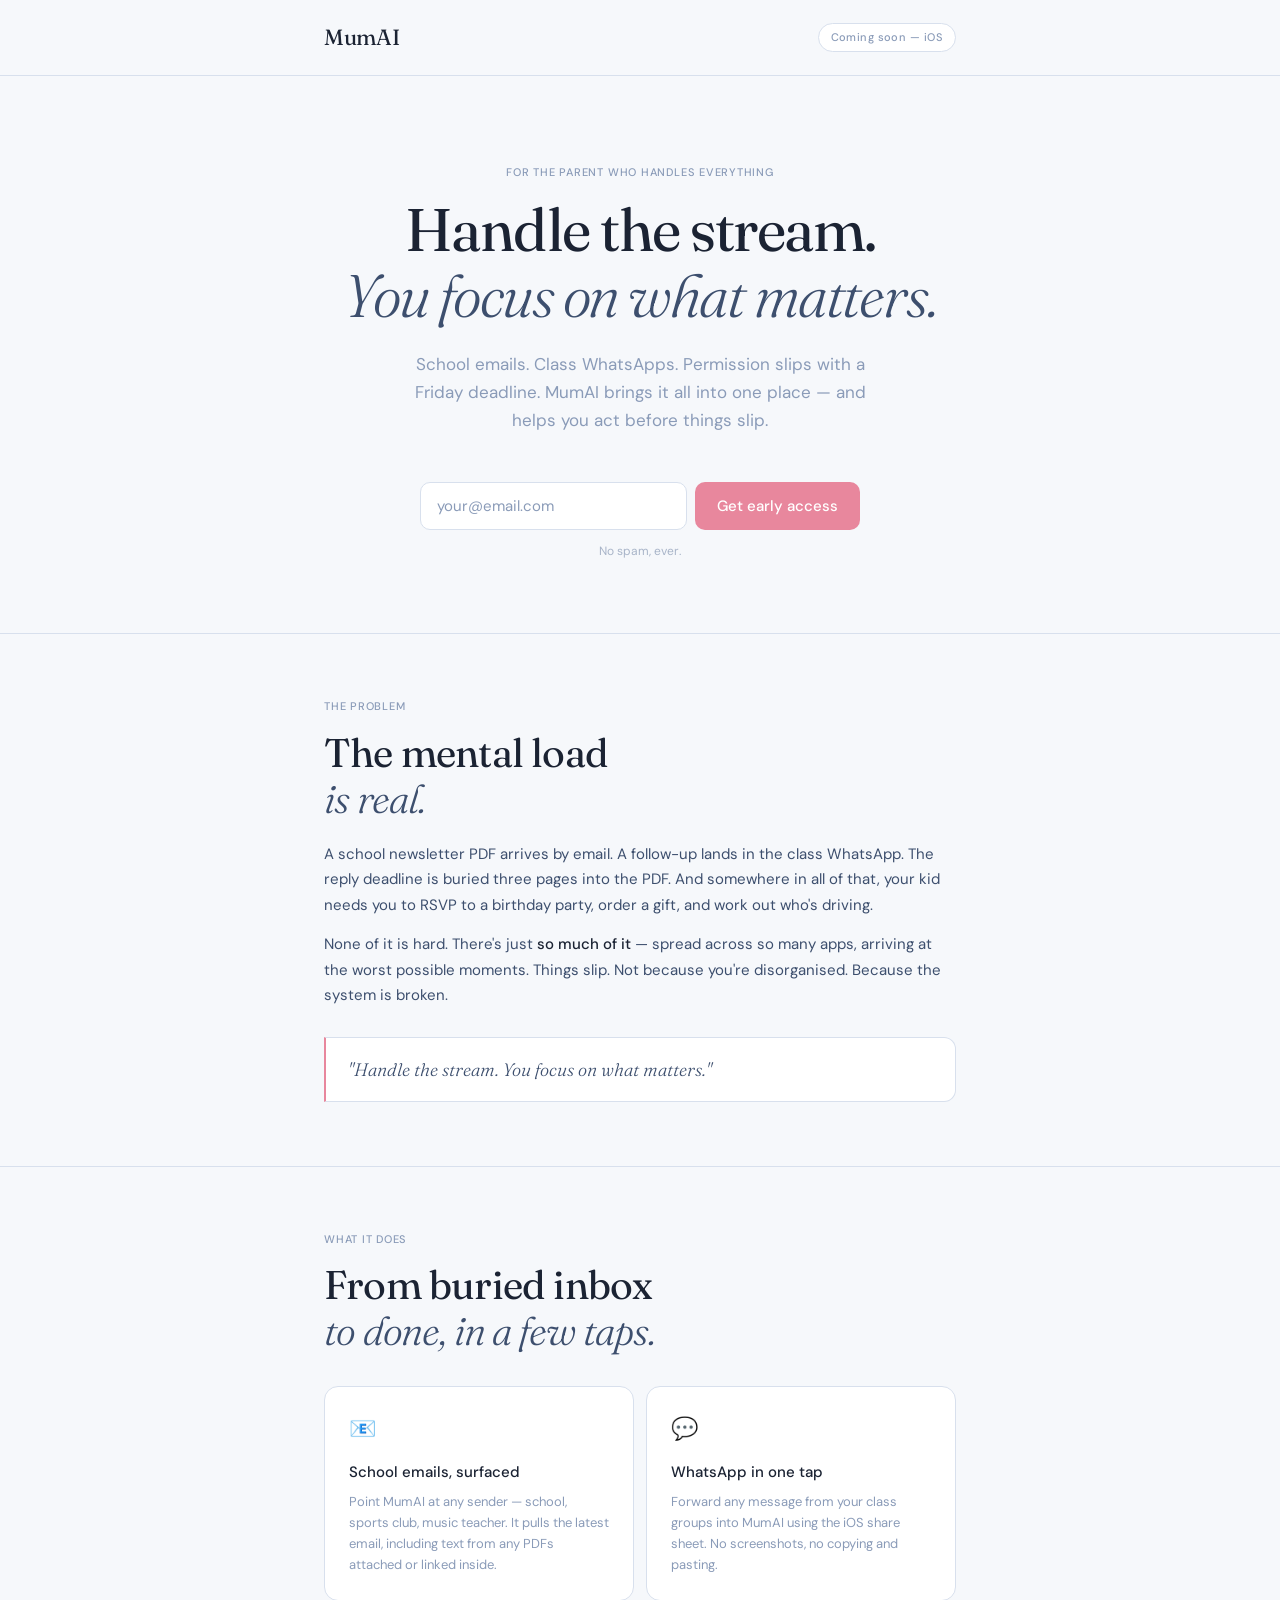
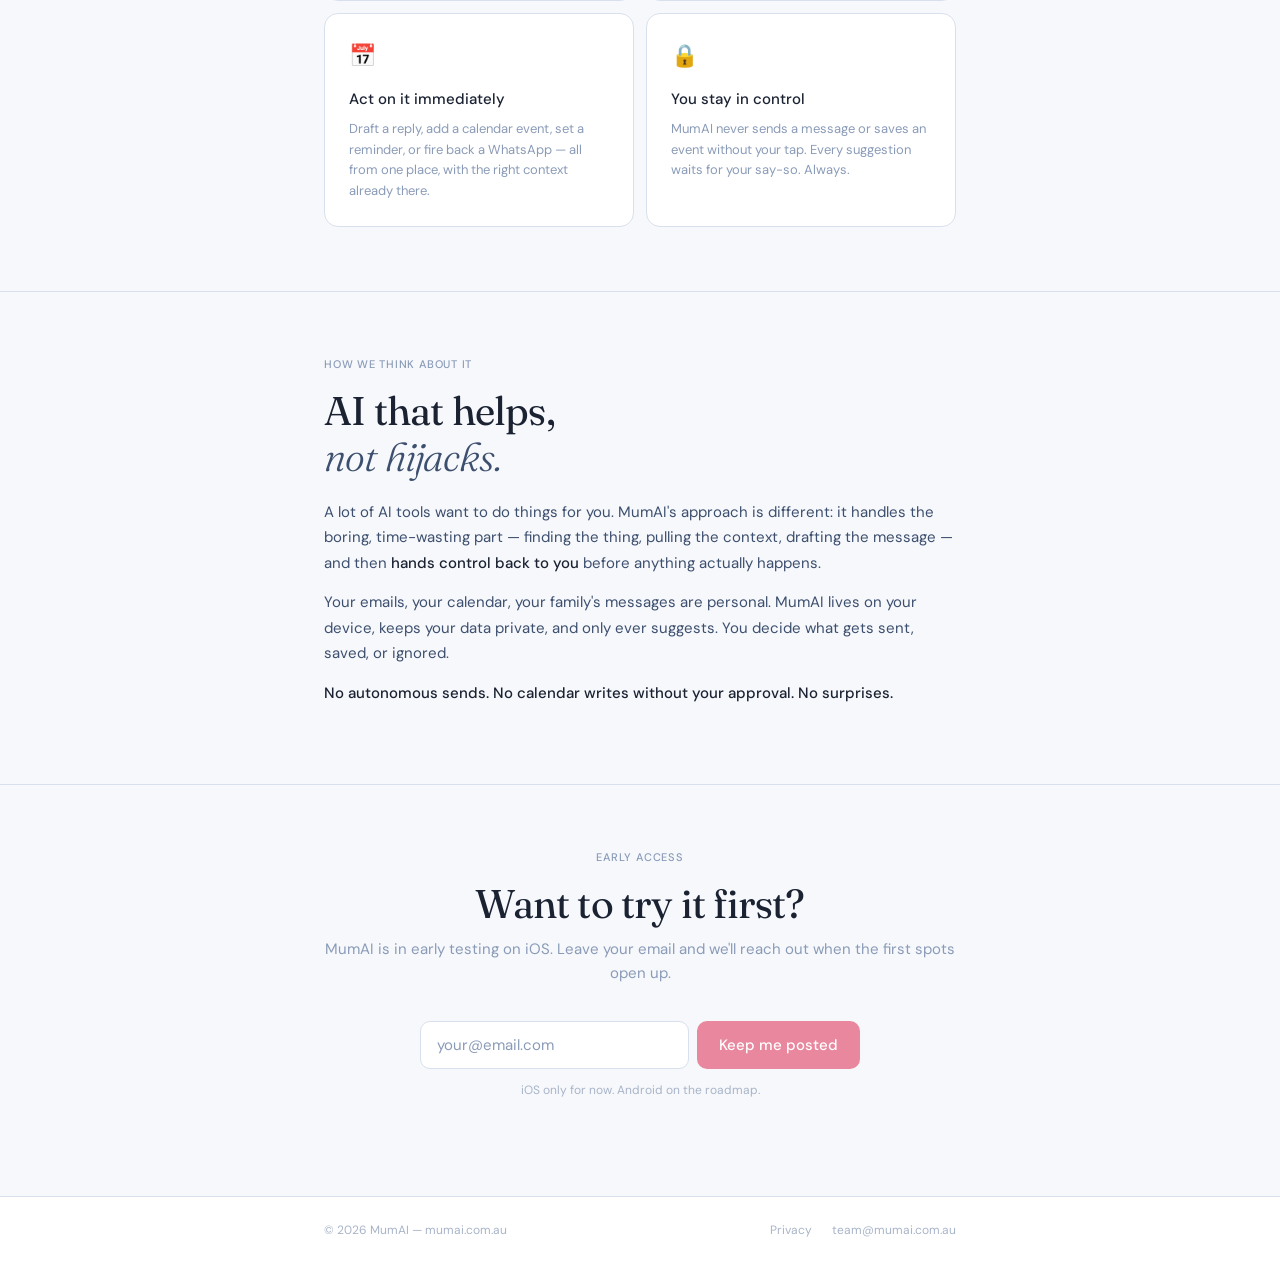
==== index.html @ 9531c951 "Rename Mum.ai to MumAI throughout both pages" ====
<!DOCTYPE html>
<html lang="en">
<head>
  <meta charset="UTF-8">
  <meta name="viewport" content="width=device-width, initial-scale=1.0">
  <title>MumAI — Handle the stream</title>
  <meta name="description" content="MumAI helps busy parents stay on top of school emails, class WhatsApp messages, and family calendars — all in one place, with you always in control.">

  <!-- Fraunces (display) + DM Sans (body/UI) — from design system spec -->
  <link rel="preconnect" href="https://fonts.googleapis.com">
  <link rel="preconnect" href="https://fonts.gstatic.com" crossorigin>
  <link href="https://fonts.googleapis.com/css2?family=Fraunces:ital,opsz,wght@0,9..144,300;0,9..144,400;1,9..144,300;1,9..144,400&family=DM+Sans:wght@400;500&display=swap" rel="stylesheet">

  <style>
    /* ── Design tokens — Blush & Slate system ── */
    :root {
      --slate-dark:  #1B2333;
      --slate:       #3D4F6E;
      --slate-mid:   #8A9BB8;
      --slate-light: #D8E0ED;
      --off-white:   #F6F8FB;

      --blush:       #E8879D;  /* CTA only — never decorative */
      --blush-mid:   #F2BACB;
      --blush-light: #FCEEF1;

      --muted:       #A8B4C8;
      --done-text:   #1A6647;
      --done-bg:     #E8F5EE;
    }

    *, *::before, *::after { box-sizing: border-box; margin: 0; padding: 0; }
    html { scroll-behavior: smooth; }

    body {
      font-family: 'DM Sans', -apple-system, sans-serif;
      font-weight: 400;
      background: var(--off-white);
      color: var(--slate-dark);
      line-height: 1.6;
      -webkit-font-smoothing: antialiased;
    }

    .container {
      max-width: 680px;
      margin: 0 auto;
      padding: 0 24px;
    }

    /* Section micro-labels: DM Sans 500, uppercase, slate mid, 0.07em — per spec */
    .label {
      display: block;
      font-family: 'DM Sans', sans-serif;
      font-size: 11px;
      font-weight: 500;
      letter-spacing: 0.07em;
      text-transform: uppercase;
      color: var(--slate-mid);
      margin-bottom: 14px;
    }

    /* ── NAV ── */
    nav {
      border-bottom: 0.5px solid var(--slate-light);
      padding: 20px 0;
      background: var(--off-white);
    }
    nav .container {
      display: flex;
      align-items: center;
      justify-content: space-between;
    }
    .logo {
      font-family: 'Fraunces', serif;
      font-optical-sizing: auto;
      font-size: 22px;
      font-weight: 400;
      color: var(--slate-dark);
      letter-spacing: -0.3px;
    }
    .logo em {
      font-style: italic;
      font-weight: 300;
      color: var(--slate);
    }
    .nav-badge {
      font-family: 'DM Sans', sans-serif;
      font-size: 11px;
      font-weight: 500;
      letter-spacing: 0.04em;
      color: var(--slate-mid);
      background: white;
      border: 0.5px solid var(--slate-light);
      padding: 5px 12px;
      border-radius: 20px;
    }

    /* ── HERO ── */
    .hero {
      padding: 88px 0 72px;
      text-align: center;
      border-top: none;
    }
    h1 {
      font-family: 'Fraunces', serif;
      font-optical-sizing: auto;
      font-size: clamp(40px, 8vw, 60px);
      font-weight: 400;
      line-height: 1.1;
      letter-spacing: -1.5px;
      color: var(--slate-dark);
      margin-bottom: 6px;
    }
    h1 em {
      font-style: italic;
      font-weight: 300;
      color: var(--slate);
    }
    .hero-sub {
      font-size: 17px;
      font-weight: 400;
      color: var(--slate-mid);
      max-width: 480px;
      margin: 22px auto 48px;
      line-height: 1.65;
    }

    /* ── EMAIL SIGNUP ── */
    .signup-wrap { max-width: 440px; margin: 0 auto; }
    .signup {
      display: flex;
      gap: 8px;
      flex-wrap: wrap;
    }
    .signup input[type="email"] {
      flex: 1 1 200px;
      padding: 13px 16px;
      border: 0.5px solid var(--slate-light);
      border-radius: 10px;
      font-family: 'DM Sans', sans-serif;
      font-size: 15px;
      font-weight: 400;
      background: white;
      color: var(--slate-dark);
      outline: none;
      transition: border-color 0.15s;
    }
    .signup input[type="email"]::placeholder { color: var(--slate-mid); }
    .signup input[type="email"]:focus { border-color: var(--blush-mid); }
    .signup button {
      flex: 0 0 auto;
      padding: 13px 22px;
      background: var(--blush);
      color: white;
      border: none;
      border-radius: 10px;
      font-family: 'DM Sans', sans-serif;
      font-size: 15px;
      font-weight: 500;
      cursor: pointer;
      transition: opacity 0.15s;
      white-space: nowrap;
    }
    .signup button:hover { opacity: 0.88; }
    .signup-note {
      font-size: 12px;
      font-weight: 400;
      color: var(--muted);
      text-align: center;
      margin-top: 12px;
    }
    .signup-thanks {
      display: none;
      font-size: 14px;
      font-weight: 500;
      color: var(--done-text);
      background: var(--done-bg);
      border-radius: 10px;
      padding: 12px 18px;
      text-align: center;
      margin-top: 10px;
    }

    /* ── SECTIONS ── */
    section { padding: 64px 0; border-top: 0.5px solid var(--slate-light); }

    h2 {
      font-family: 'Fraunces', serif;
      font-optical-sizing: auto;
      font-size: clamp(30px, 5vw, 40px);
      font-weight: 400;
      line-height: 1.15;
      letter-spacing: -0.8px;
      color: var(--slate-dark);
      margin-bottom: 20px;
    }
    h2 em {
      font-style: italic;
      font-weight: 300;
      color: var(--slate);
    }

    .body-text {
      font-size: 15px;
      font-weight: 400;
      color: var(--slate);
      line-height: 1.7;
      margin-bottom: 14px;
    }
    .body-text strong { color: var(--slate-dark); font-weight: 500; }

    /* ── PULL QUOTE ── */
    .pull-quote {
      background: white;
      border: 0.5px solid var(--slate-light);
      border-left: 2px solid var(--blush);
      border-radius: 0 12px 12px 0;
      padding: 18px 22px;
      margin: 28px 0 0;
    }
    .pull-quote p {
      font-family: 'Fraunces', serif;
      font-optical-sizing: auto;
      font-size: 18px;
      font-weight: 300;
      font-style: italic;
      color: var(--slate);
      line-height: 1.5;
    }

    /* ── FEATURE CARDS ── */
    .feature-grid {
      display: grid;
      grid-template-columns: 1fr 1fr;
      gap: 12px;
      margin-top: 32px;
    }
    @media (max-width: 520px) { .feature-grid { grid-template-columns: 1fr; } }

    .feature-card {
      background: white;
      border: 0.5px solid var(--slate-light);
      border-radius: 14px;
      padding: 24px;
      opacity: 0;
      transform: translateY(8px);
      transition: opacity 200ms ease-out, transform 200ms ease-out;
    }
    .feature-card.visible { opacity: 1; transform: translateY(0); }
    .feature-card:nth-child(2) { transition-delay: 40ms; }
    .feature-card:nth-child(3) { transition-delay: 80ms; }
    .feature-card:nth-child(4) { transition-delay: 120ms; }

    .feature-icon { font-size: 22px; margin-bottom: 14px; }
    .feature-card h3 {
      font-family: 'DM Sans', sans-serif;
      font-size: 15px;
      font-weight: 500;
      color: var(--slate-dark);
      margin-bottom: 8px;
    }
    .feature-card p {
      font-size: 13px;
      font-weight: 400;
      color: var(--slate-mid);
      line-height: 1.6;
    }

    /* ── BOTTOM CTA ── */
    .cta-bottom {
      text-align: center;
      padding-bottom: 96px;
    }
    .cta-bottom h2 { margin-bottom: 10px; }
    .cta-bottom .intro {
      font-size: 15px;
      color: var(--slate-mid);
      margin-bottom: 36px;
    }
    .cta-bottom .signup { justify-content: center; }

    /* ── FOOTER ── */
    footer {
      border-top: 0.5px solid var(--slate-light);
      padding: 24px 0;
      background: white;
    }
    footer .container {
      display: flex;
      align-items: center;
      justify-content: space-between;
      flex-wrap: wrap;
      gap: 12px;
    }
    footer p { font-size: 12px; color: var(--muted); }
    footer a { font-size: 12px; color: var(--muted); text-decoration: none; transition: color 0.15s; }
    footer a:hover { color: var(--slate); }
    .footer-links { display: flex; gap: 20px; }
  </style>
</head>
<body>

  <nav>
    <div class="container">
      <span class="logo">MumAI</span>
      <span class="nav-badge">Coming soon &mdash; iOS</span>
    </div>
  </nav>

  <main>

    <!-- HERO -->
    <section class="hero">
      <div class="container">
        <span class="label">For the parent who handles everything</span>
        <h1>Handle the stream.<br><em>You focus on what matters.</em></h1>
        <p class="hero-sub">School emails. Class WhatsApps. Permission slips with a Friday deadline. MumAI brings it all into one place — and helps you act before things slip.</p>

        <!--
          FORMSPREE SETUP (2 min):
          1. Go to formspree.io → sign in with Google (wgglasgow@gmail.com)
          2. New form → name it "MumAI waitlist" → copy the endpoint URL
          3. Replace BOTH action= values below with that URL (looks like https://formspree.io/f/xxxxxxxx)
          Formspree emails you each submission and stores them in its dashboard. Free = 50/month.
        -->
        <div class="signup-wrap">
          <form class="signup" action="https://formspree.io/f/xjgzvoar" method="POST">
            <input type="email" name="email" placeholder="your@email.com" required autocomplete="email">
            <button type="submit">Get early access</button>
          </form>
          <div class="signup-thanks" id="thanks-hero">Got it — we'll be in touch!</div>
          <p class="signup-note">No spam, ever.</p>
        </div>
      </div>
    </section>

    <!-- PROBLEM -->
    <section>
      <div class="container">
        <span class="label">The problem</span>
        <h2>The mental load<br><em>is real.</em></h2>
        <p class="body-text">A school newsletter PDF arrives by email. A follow-up lands in the class WhatsApp. The reply deadline is buried three pages into the PDF. And somewhere in all of that, your kid needs you to RSVP to a birthday party, order a gift, and work out who's driving.</p>
        <p class="body-text">None of it is hard. There's just <strong>so much of it</strong> — spread across so many apps, arriving at the worst possible moments. Things slip. Not because you're disorganised. Because the system is broken.</p>
        <div class="pull-quote">
          <p>"Handle the stream. You focus on what matters."</p>
        </div>
      </div>
    </section>

    <!-- FEATURES -->
    <section>
      <div class="container">
        <span class="label">What it does</span>
        <h2>From buried inbox<br><em>to done, in a few taps.</em></h2>
        <div class="feature-grid" id="feature-grid">
          <div class="feature-card">
            <div class="feature-icon">📧</div>
            <h3>School emails, surfaced</h3>
            <p>Point MumAI at any sender — school, sports club, music teacher. It pulls the latest email, including text from any PDFs attached or linked inside.</p>
          </div>
          <div class="feature-card">
            <div class="feature-icon">💬</div>
            <h3>WhatsApp in one tap</h3>
            <p>Forward any message from your class groups into MumAI using the iOS share sheet. No screenshots, no copying and pasting.</p>
          </div>
          <div class="feature-card">
            <div class="feature-icon">📅</div>
            <h3>Act on it immediately</h3>
            <p>Draft a reply, add a calendar event, set a reminder, or fire back a WhatsApp — all from one place, with the right context already there.</p>
          </div>
          <div class="feature-card">
            <div class="feature-icon">🔒</div>
            <h3>You stay in control</h3>
            <p>MumAI never sends a message or saves an event without your tap. Every suggestion waits for your say-so. Always.</p>
          </div>
        </div>
      </div>
    </section>

    <!-- PHILOSOPHY -->
    <section>
      <div class="container">
        <span class="label">How we think about it</span>
        <h2>AI that helps,<br><em>not hijacks.</em></h2>
        <p class="body-text">A lot of AI tools want to do things for you. MumAI's approach is different: it handles the boring, time-wasting part — finding the thing, pulling the context, drafting the message — and then <strong>hands control back to you</strong> before anything actually happens.</p>
        <p class="body-text">Your emails, your calendar, your family's messages are personal. MumAI lives on your device, keeps your data private, and only ever suggests. You decide what gets sent, saved, or ignored.</p>
        <p class="body-text"><strong>No autonomous sends. No calendar writes without your approval. No surprises.</strong></p>
      </div>
    </section>

    <!-- BOTTOM CTA -->
    <section class="cta-bottom" id="waitlist">
      <div class="container">
        <span class="label" style="text-align:center;">Early access</span>
        <h2>Want to try it first?</h2>
        <p class="intro">MumAI is in early testing on iOS. Leave your email and we'll reach out when the first spots open up.</p>
        <div class="signup-wrap" style="margin: 0 auto;">
          <form class="signup" style="justify-content:center;" action="https://formspree.io/f/xjgzvoar" method="POST">
            <input type="email" name="email" placeholder="your@email.com" required autocomplete="email">
            <button type="submit">Keep me posted</button>
          </form>
          <div class="signup-thanks" id="thanks-bottom">Got it — we'll be in touch!</div>
          <p class="signup-note">iOS only for now. Android on the roadmap.</p>
        </div>
      </div>
    </section>

  </main>

  <footer>
    <div class="container">
      <p>&copy; 2026 MumAI &mdash; mumai.com.au</p>
      <div class="footer-links">
        <a href="privacy/index.html">Privacy</a>
        <a href="mailto:team@mumai.com.au">team@mumai.com.au</a>
      </div>
    </div>
  </footer>

  <script>
    /* Card entrance: fade + translateY(8px)→0, 200ms ease-out, 40ms stagger — per design spec */
    const observer = new IntersectionObserver((entries) => {
      entries.forEach(entry => {
        if (entry.isIntersecting) entry.target.classList.add('visible');
      });
    }, { threshold: 0.1 });
    document.querySelectorAll('.feature-card').forEach(c => observer.observe(c));

    /* Formspree AJAX submit — shows inline thank-you instead of redirecting */
    document.querySelectorAll('.signup').forEach(form => {
      form.addEventListener('submit', async (e) => {
        e.preventDefault();
        const btn = form.querySelector('button');
        btn.textContent = 'Sending…';
        btn.disabled = true;
        try {
          const res = await fetch(form.action, {
            method: 'POST',
            body: new FormData(form),
            headers: { 'Accept': 'application/json' }
          });
          if (res.ok) {
            form.style.display = 'none';
            const thanks = form.nextElementSibling;
            if (thanks && thanks.classList.contains('signup-thanks')) {
              thanks.style.display = 'block';
            }
          } else {
            btn.textContent = 'Try again';
            btn.disabled = false;
          }
        } catch {
          btn.textContent = 'Try again';
          btn.disabled = false;
        }
      });
    });
  </script>

</body>
</html>
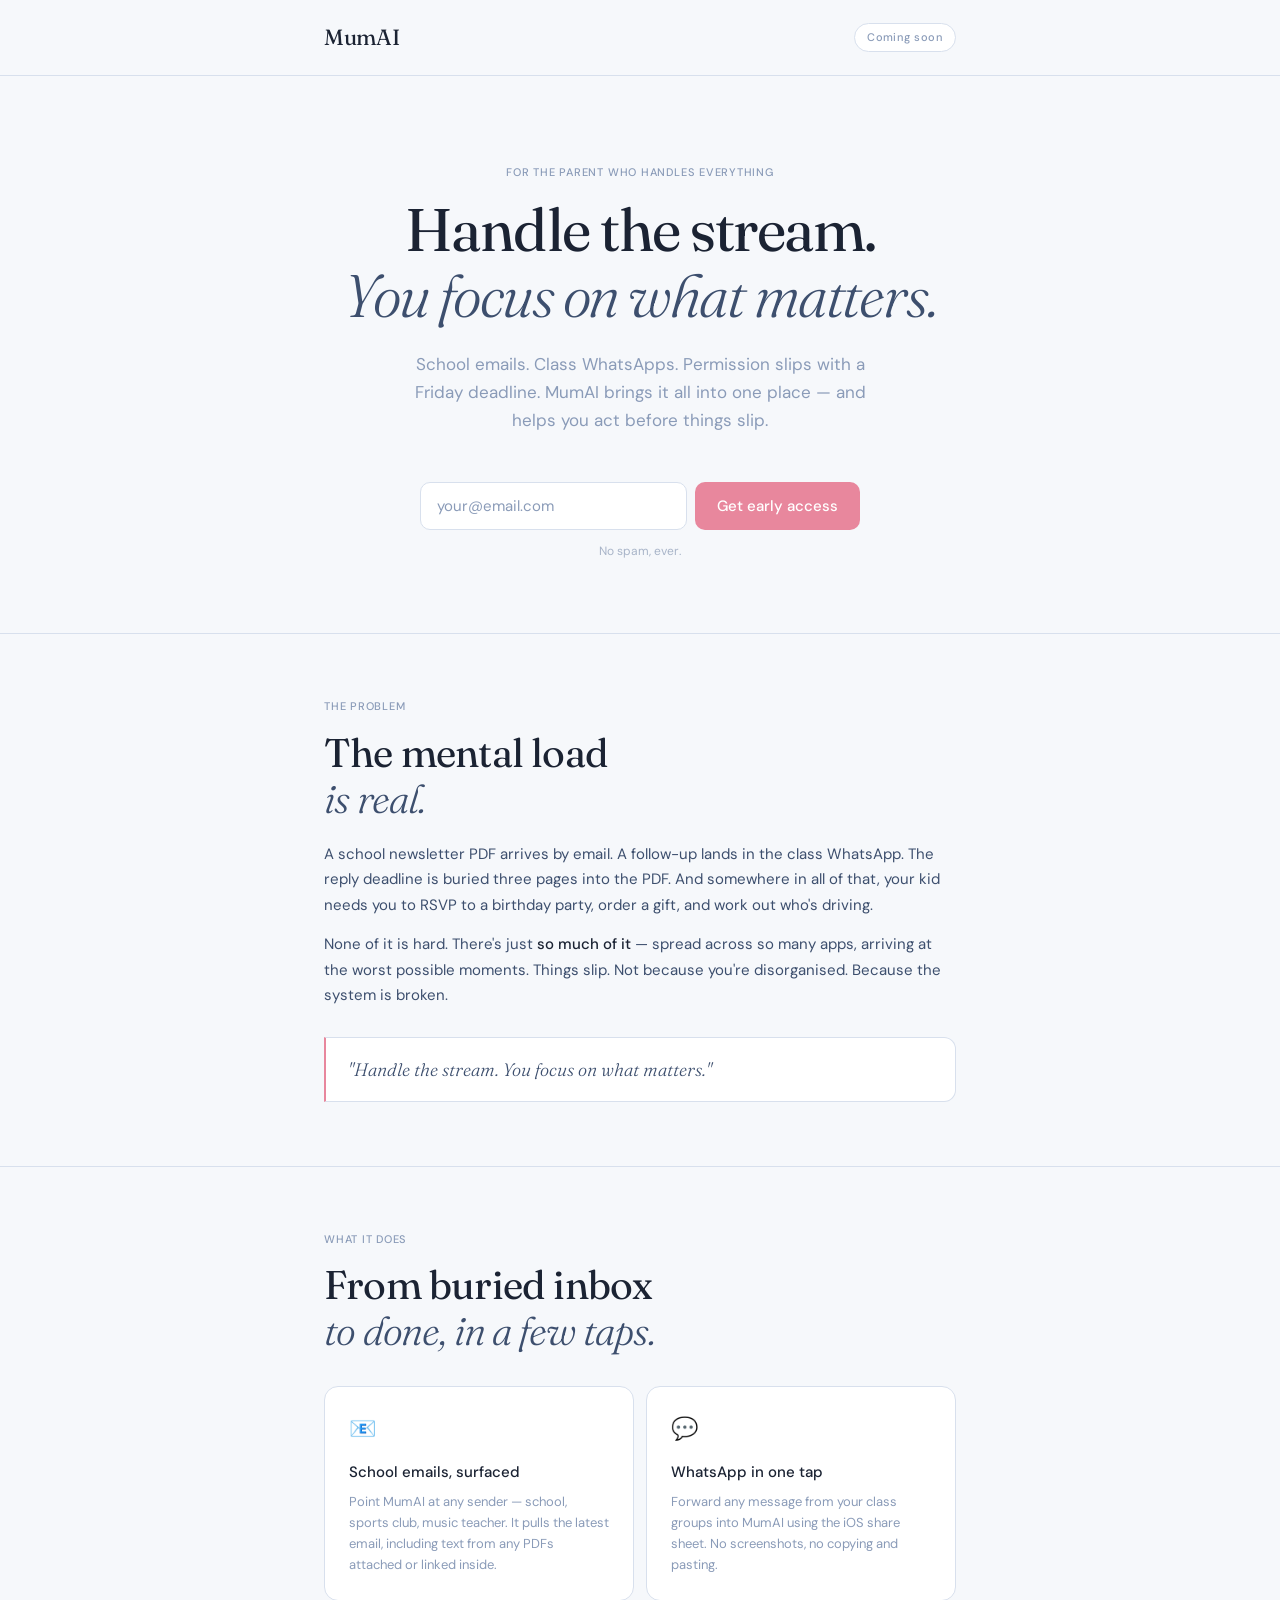
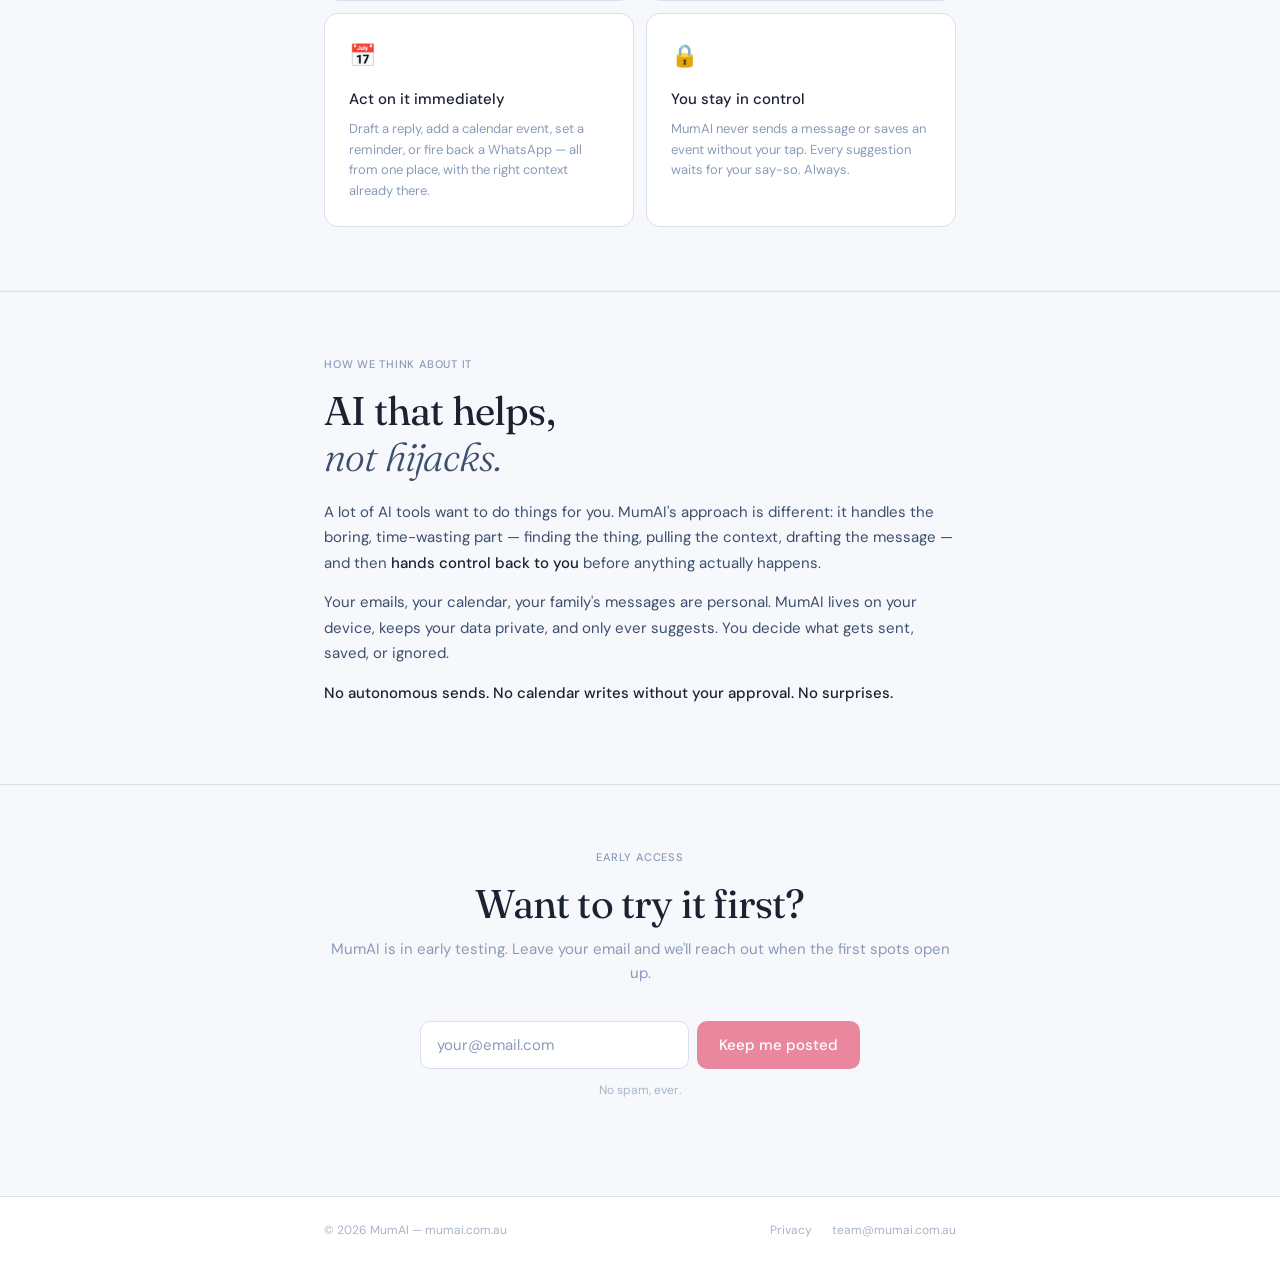
==== commit 6cf7f8d3: "Remove iOS-only references to keep signup open to all platforms" ====
--- a/index.html
+++ b/index.html
@@ -303,7 +303,7 @@
   <nav>
     <div class="container">
       <span class="logo">MumAI</span>
-      <span class="nav-badge">Coming soon &mdash; iOS</span>
+      <span class="nav-badge">Coming soon</span>
     </div>
   </nav>
 
@@ -393,14 +393,14 @@
       <div class="container">
         <span class="label" style="text-align:center;">Early access</span>
         <h2>Want to try it first?</h2>
-        <p class="intro">MumAI is in early testing on iOS. Leave your email and we'll reach out when the first spots open up.</p>
+        <p class="intro">MumAI is in early testing. Leave your email and we'll reach out when the first spots open up.</p>
         <div class="signup-wrap" style="margin: 0 auto;">
           <form class="signup" style="justify-content:center;" action="https://formspree.io/f/xjgzvoar" method="POST">
             <input type="email" name="email" placeholder="your@email.com" required autocomplete="email">
             <button type="submit">Keep me posted</button>
           </form>
           <div class="signup-thanks" id="thanks-bottom">Got it — we'll be in touch!</div>
-          <p class="signup-note">iOS only for now. Android on the roadmap.</p>
+          <p class="signup-note">No spam, ever.</p>
         </div>
       </div>
     </section>
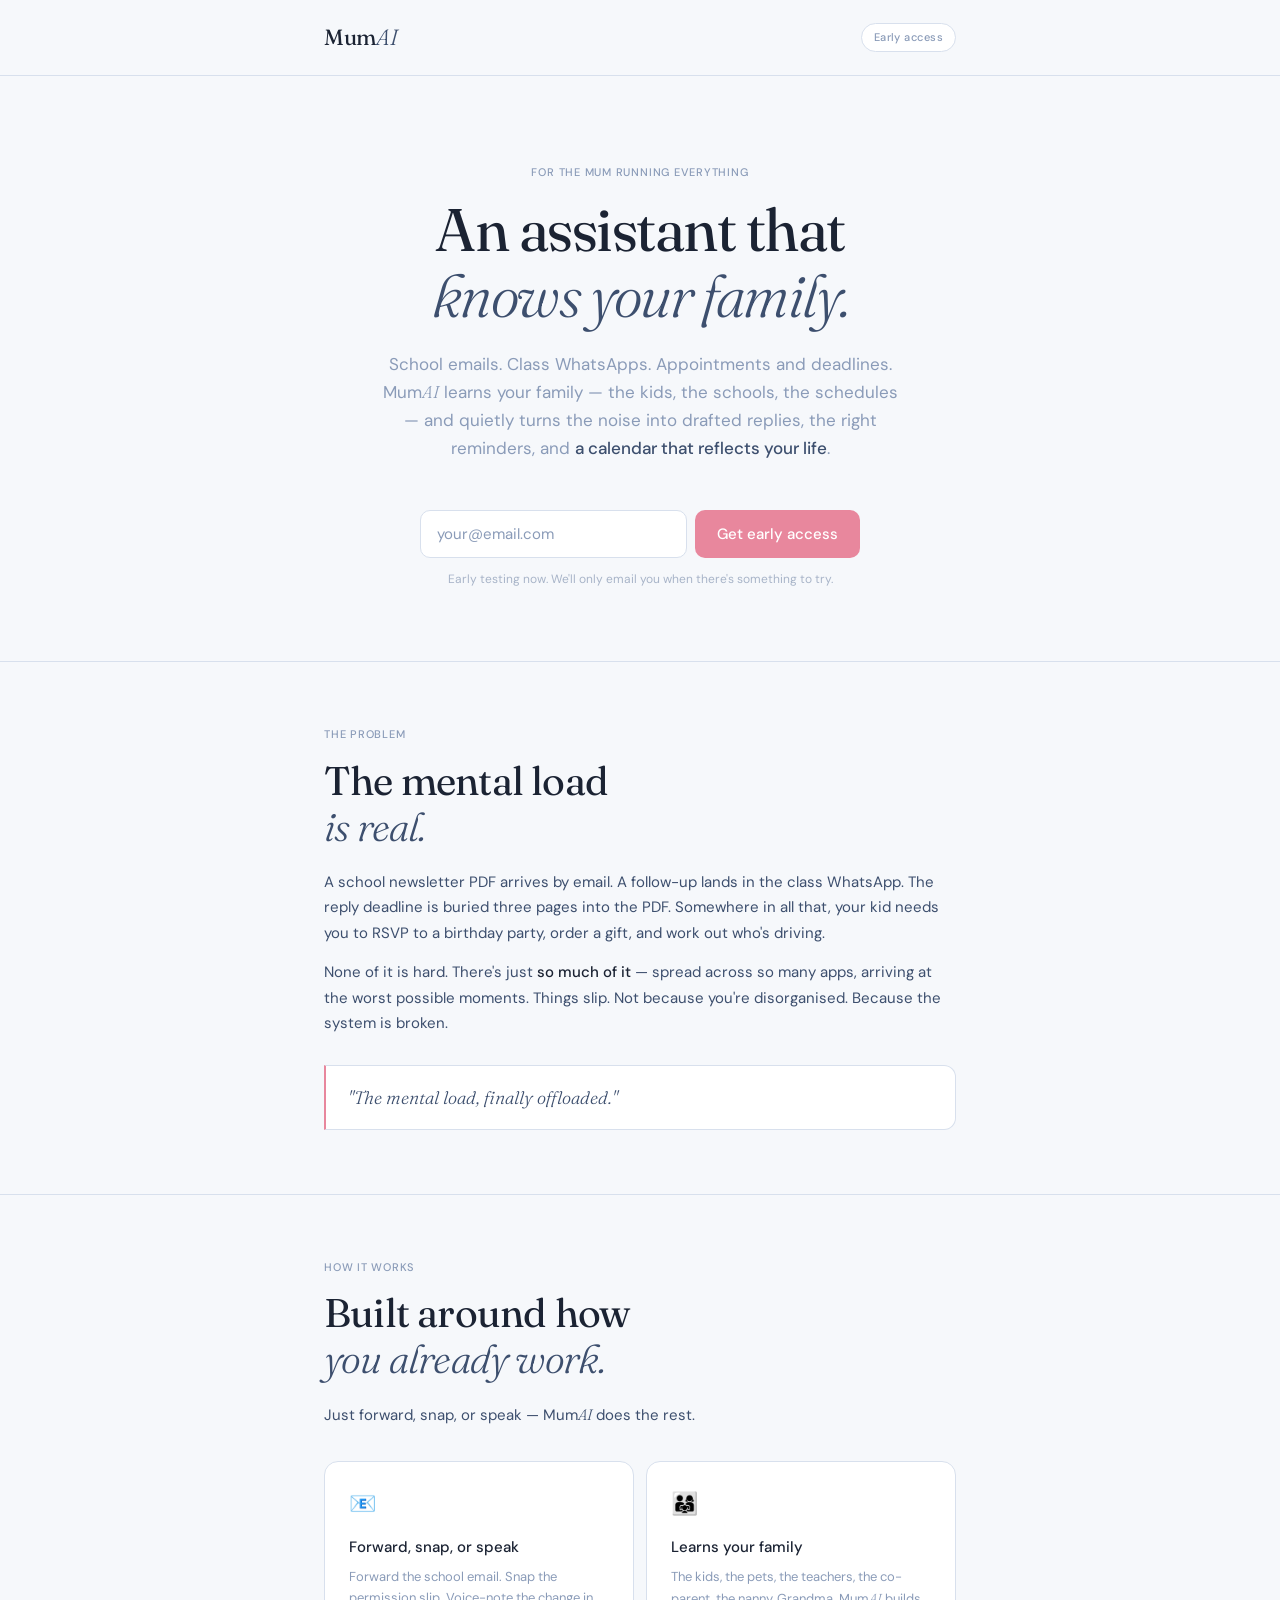
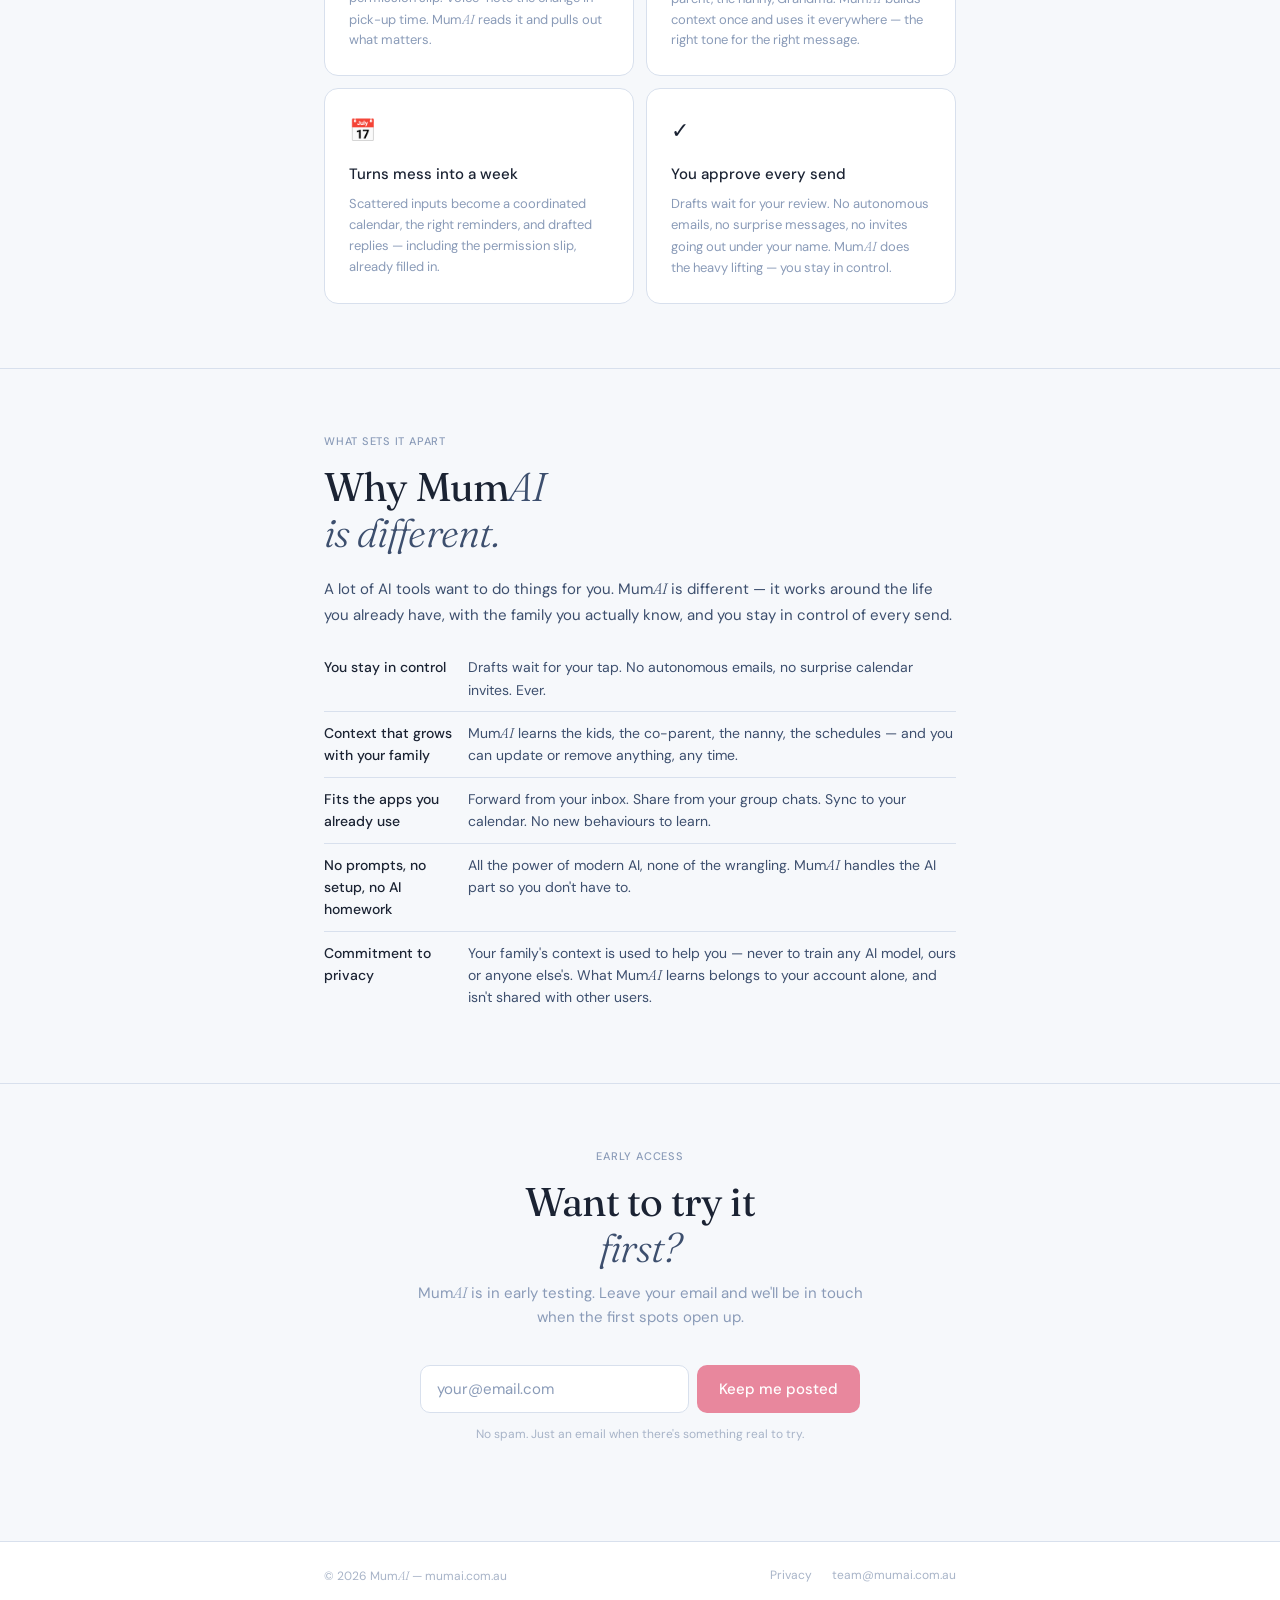
==== commit 16c0916d: "Update landing page copy and content" ====
--- a/index.html
+++ b/index.html
@@ -3,8 +3,8 @@
 <head>
   <meta charset="UTF-8">
   <meta name="viewport" content="width=device-width, initial-scale=1.0">
-  <title>MumAI — Handle the stream</title>
-  <meta name="description" content="MumAI helps busy parents stay on top of school emails, class WhatsApp messages, and family calendars — all in one place, with you always in control.">
+  <title>MumAI — The mental load, finally offloaded</title>
+  <meta name="description" content="An assistant that knows your family. MumAI learns the kids, the schools, the schedules — and quietly turns the noise into drafted replies, the right reminders, and a calendar that reflects your life.">
 
   <!-- Fraunces (display) + DM Sans (body/UI) — from design system spec -->
   <link rel="preconnect" href="https://fonts.googleapis.com">
@@ -120,10 +120,11 @@
       font-size: 17px;
       font-weight: 400;
       color: var(--slate-mid);
-      max-width: 480px;
+      max-width: 520px;
       margin: 22px auto 48px;
       line-height: 1.65;
     }
+    .hero-sub strong { color: var(--slate); font-weight: 500; }
 
     /* ── EMAIL SIGNUP ── */
     .signup-wrap { max-width: 440px; margin: 0 auto; }
@@ -209,6 +210,20 @@
     }
     .body-text strong { color: var(--slate-dark); font-weight: 500; }
 
+    /* ── Inline brand wordmark — Fraunces italic AI in body copy ── */
+    .hero-sub em,
+    .body-text em,
+    .feature-card p em,
+    .trust-list em,
+    .cta-bottom .intro em,
+    footer p em {
+      font-family: 'Fraunces', serif;
+      font-optical-sizing: auto;
+      font-style: italic;
+      font-weight: 300;
+      color: inherit;
+    }
+
     /* ── PULL QUOTE ── */
     .pull-quote {
       background: white;
@@ -266,6 +281,33 @@
       line-height: 1.6;
     }
 
+    /* ── TRUST LIST ── */
+    .trust-list {
+      list-style: none;
+      margin-top: 18px;
+    }
+    .trust-list li {
+      font-size: 14px;
+      font-weight: 400;
+      color: var(--slate);
+      line-height: 1.6;
+      padding: 10px 0;
+      border-bottom: 0.5px solid var(--slate-light);
+      display: flex;
+      gap: 14px;
+      align-items: flex-start;
+    }
+    .trust-list li:last-child { border-bottom: none; }
+    .trust-list li strong {
+      color: var(--slate-dark);
+      font-weight: 500;
+      flex: 0 0 130px;
+    }
+    @media (max-width: 520px) {
+      .trust-list li { flex-direction: column; gap: 4px; }
+      .trust-list li strong { flex: none; }
+    }
+
     /* ── BOTTOM CTA ── */
     .cta-bottom {
       text-align: center;
@@ -276,6 +318,9 @@
       font-size: 15px;
       color: var(--slate-mid);
       margin-bottom: 36px;
+      max-width: 460px;
+      margin-left: auto;
+      margin-right: auto;
     }
     .cta-bottom .signup { justify-content: center; }
 
@@ -302,8 +347,8 @@
 
   <nav>
     <div class="container">
-      <span class="logo">MumAI</span>
-      <span class="nav-badge">Coming soon</span>
+      <span class="logo">Mum<em>AI</em></span>
+      <span class="nav-badge">Early access</span>
     </div>
   </nav>
 
@@ -312,9 +357,9 @@
     <!-- HERO -->
     <section class="hero">
       <div class="container">
-        <span class="label">For the parent who handles everything</span>
-        <h1>Handle the stream.<br><em>You focus on what matters.</em></h1>
-        <p class="hero-sub">School emails. Class WhatsApps. Permission slips with a Friday deadline. MumAI brings it all into one place — and helps you act before things slip.</p>
+        <span class="label">For the mum running everything</span>
+        <h1>An assistant that<br><em>knows your family.</em></h1>
+        <p class="hero-sub">School emails. Class WhatsApps. Appointments and deadlines. Mum<em>AI</em> learns your family — the kids, the schools, the schedules — and quietly turns the noise into drafted replies, the right reminders, and <strong>a calendar that reflects your life</strong>.</p>
 
         <!--
           FORMSPREE SETUP (2 min):
@@ -329,7 +374,7 @@
             <button type="submit">Get early access</button>
           </form>
           <div class="signup-thanks" id="thanks-hero">Got it — we'll be in touch!</div>
-          <p class="signup-note">No spam, ever.</p>
+          <p class="signup-note">Early testing now. We'll only email you when there's something to try.</p>
         </div>
       </div>
     </section>
@@ -339,10 +384,10 @@
       <div class="container">
         <span class="label">The problem</span>
         <h2>The mental load<br><em>is real.</em></h2>
-        <p class="body-text">A school newsletter PDF arrives by email. A follow-up lands in the class WhatsApp. The reply deadline is buried three pages into the PDF. And somewhere in all of that, your kid needs you to RSVP to a birthday party, order a gift, and work out who's driving.</p>
+        <p class="body-text">A school newsletter PDF arrives by email. A follow-up lands in the class WhatsApp. The reply deadline is buried three pages into the PDF. Somewhere in all that, your kid needs you to RSVP to a birthday party, order a gift, and work out who's driving.</p>
         <p class="body-text">None of it is hard. There's just <strong>so much of it</strong> — spread across so many apps, arriving at the worst possible moments. Things slip. Not because you're disorganised. Because the system is broken.</p>
         <div class="pull-quote">
-          <p>"Handle the stream. You focus on what matters."</p>
+          <p>"The mental load, finally offloaded."</p>
         </div>
       </div>
     </section>
@@ -350,41 +395,47 @@
     <!-- FEATURES -->
     <section>
       <div class="container">
-        <span class="label">What it does</span>
-        <h2>From buried inbox<br><em>to done, in a few taps.</em></h2>
+        <span class="label">How it works</span>
+        <h2>Built around how<br><em>you already work.</em></h2>
+        <p class="body-text">Just forward, snap, or speak — Mum<em>AI</em> does the rest.</p>
         <div class="feature-grid" id="feature-grid">
           <div class="feature-card">
             <div class="feature-icon">📧</div>
-            <h3>School emails, surfaced</h3>
-            <p>Point MumAI at any sender — school, sports club, music teacher. It pulls the latest email, including text from any PDFs attached or linked inside.</p>
+            <h3>Forward, snap, or speak</h3>
+            <p>Forward the school email. Snap the permission slip. Voice-note the change in pick-up time. Mum<em>AI</em> reads it and pulls out what matters.</p>
           </div>
           <div class="feature-card">
-            <div class="feature-icon">💬</div>
-            <h3>WhatsApp in one tap</h3>
-            <p>Forward any message from your class groups into MumAI using the iOS share sheet. No screenshots, no copying and pasting.</p>
+            <div class="feature-icon">👨‍👩‍👧</div>
+            <h3>Learns your family</h3>
+            <p>The kids, the pets, the teachers, the co-parent, the nanny, Grandma. Mum<em>AI</em> builds context once and uses it everywhere — the right tone for the right message.</p>
           </div>
           <div class="feature-card">
             <div class="feature-icon">📅</div>
-            <h3>Act on it immediately</h3>
-            <p>Draft a reply, add a calendar event, set a reminder, or fire back a WhatsApp — all from one place, with the right context already there.</p>
+            <h3>Turns mess into a week</h3>
+            <p>Scattered inputs become a coordinated calendar, the right reminders, and drafted replies — including the permission slip, already filled in.</p>
           </div>
           <div class="feature-card">
-            <div class="feature-icon">🔒</div>
-            <h3>You stay in control</h3>
-            <p>MumAI never sends a message or saves an event without your tap. Every suggestion waits for your say-so. Always.</p>
+            <div class="feature-icon">✓</div>
+            <h3>You approve every send</h3>
+            <p>Drafts wait for your review. No autonomous emails, no surprise messages, no invites going out under your name. Mum<em>AI</em> does the heavy lifting — you stay in control.</p>
           </div>
         </div>
       </div>
     </section>
 
-    <!-- PHILOSOPHY -->
+    <!-- DIFFERENTIATION -->
     <section>
       <div class="container">
-        <span class="label">How we think about it</span>
-        <h2>AI that helps,<br><em>not hijacks.</em></h2>
-        <p class="body-text">A lot of AI tools want to do things for you. MumAI's approach is different: it handles the boring, time-wasting part — finding the thing, pulling the context, drafting the message — and then <strong>hands control back to you</strong> before anything actually happens.</p>
-        <p class="body-text">Your emails, your calendar, your family's messages are personal. MumAI lives on your device, keeps your data private, and only ever suggests. You decide what gets sent, saved, or ignored.</p>
-        <p class="body-text"><strong>No autonomous sends. No calendar writes without your approval. No surprises.</strong></p>
+        <span class="label">What sets it apart</span>
+        <h2>Why Mum<em>AI</em><br><em>is different.</em></h2>
+        <p class="body-text">A lot of AI tools want to do things for you. Mum<em>AI</em> is different — it works around the life you already have, with the family you actually know, and you stay in control of every send.</p>
+        <ul class="trust-list">
+          <li><strong>You stay in control</strong><span>Drafts wait for your tap. No autonomous emails, no surprise calendar invites. Ever.</span></li>
+          <li><strong>Context that grows with your family</strong><span>Mum<em>AI</em> learns the kids, the co-parent, the nanny, the schedules — and you can update or remove anything, any time.</span></li>
+          <li><strong>Fits the apps you already use</strong><span>Forward from your inbox. Share from your group chats. Sync to your calendar. No new behaviours to learn.</span></li>
+          <li><strong>No prompts, no setup, no AI homework</strong><span>All the power of modern AI, none of the wrangling. Mum<em>AI</em> handles the AI part so you don't have to.</span></li>
+          <li><strong>Commitment to privacy</strong><span>Your family's context is used to help you — never to train any AI model, ours or anyone else's. What Mum<em>AI</em> learns belongs to your account alone, and isn't shared with other users.</span></li>
+        </ul>
       </div>
     </section>
 
@@ -392,15 +443,15 @@
     <section class="cta-bottom" id="waitlist">
       <div class="container">
         <span class="label" style="text-align:center;">Early access</span>
-        <h2>Want to try it first?</h2>
-        <p class="intro">MumAI is in early testing. Leave your email and we'll reach out when the first spots open up.</p>
+        <h2>Want to try it<br><em>first?</em></h2>
+        <p class="intro">Mum<em>AI</em> is in early testing. Leave your email and we'll be in touch when the first spots open up.</p>
         <div class="signup-wrap" style="margin: 0 auto;">
           <form class="signup" style="justify-content:center;" action="https://formspree.io/f/xjgzvoar" method="POST">
             <input type="email" name="email" placeholder="your@email.com" required autocomplete="email">
             <button type="submit">Keep me posted</button>
           </form>
           <div class="signup-thanks" id="thanks-bottom">Got it — we'll be in touch!</div>
-          <p class="signup-note">No spam, ever.</p>
+          <p class="signup-note">No spam. Just an email when there's something real to try.</p>
         </div>
       </div>
     </section>
@@ -409,7 +460,7 @@
 
   <footer>
     <div class="container">
-      <p>&copy; 2026 MumAI &mdash; mumai.com.au</p>
+      <p>&copy; 2026 Mum<em>AI</em> &mdash; mumai.com.au</p>
       <div class="footer-links">
         <a href="privacy/index.html">Privacy</a>
         <a href="mailto:team@mumai.com.au">team@mumai.com.au</a>
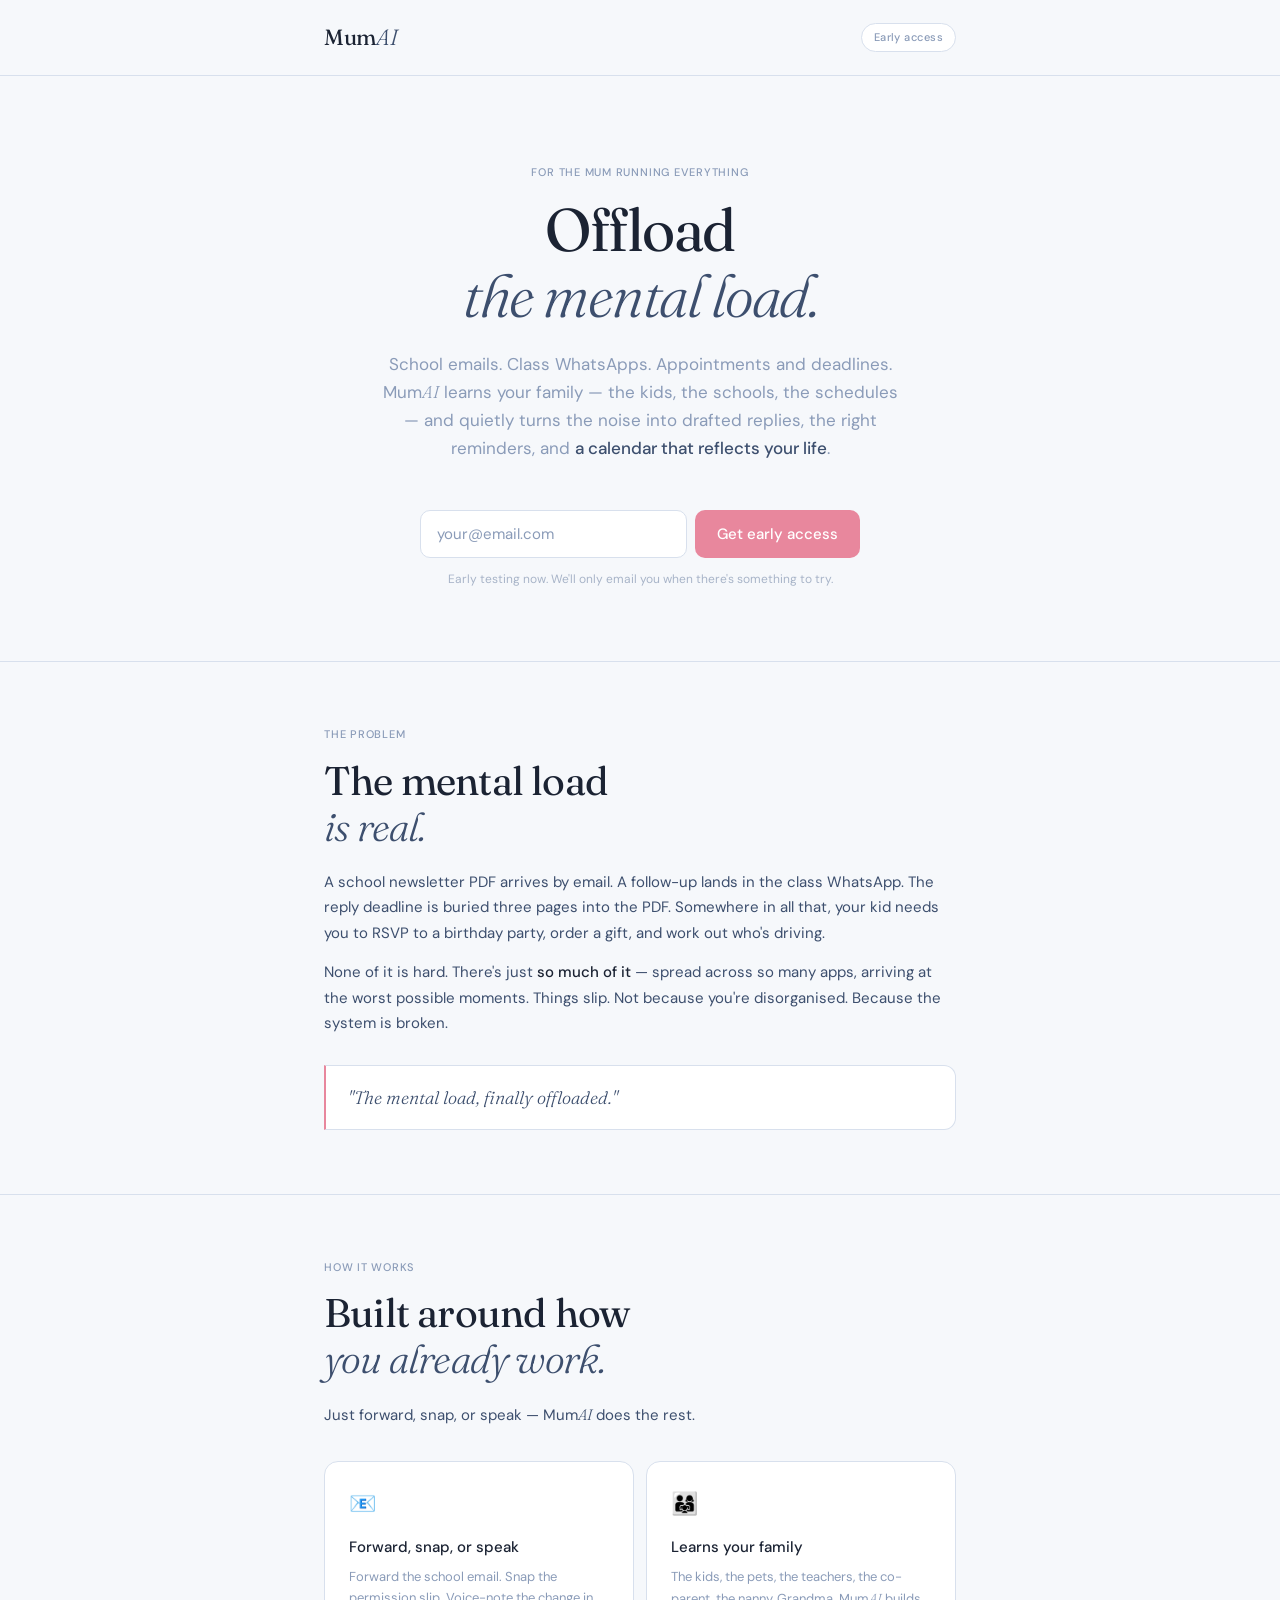
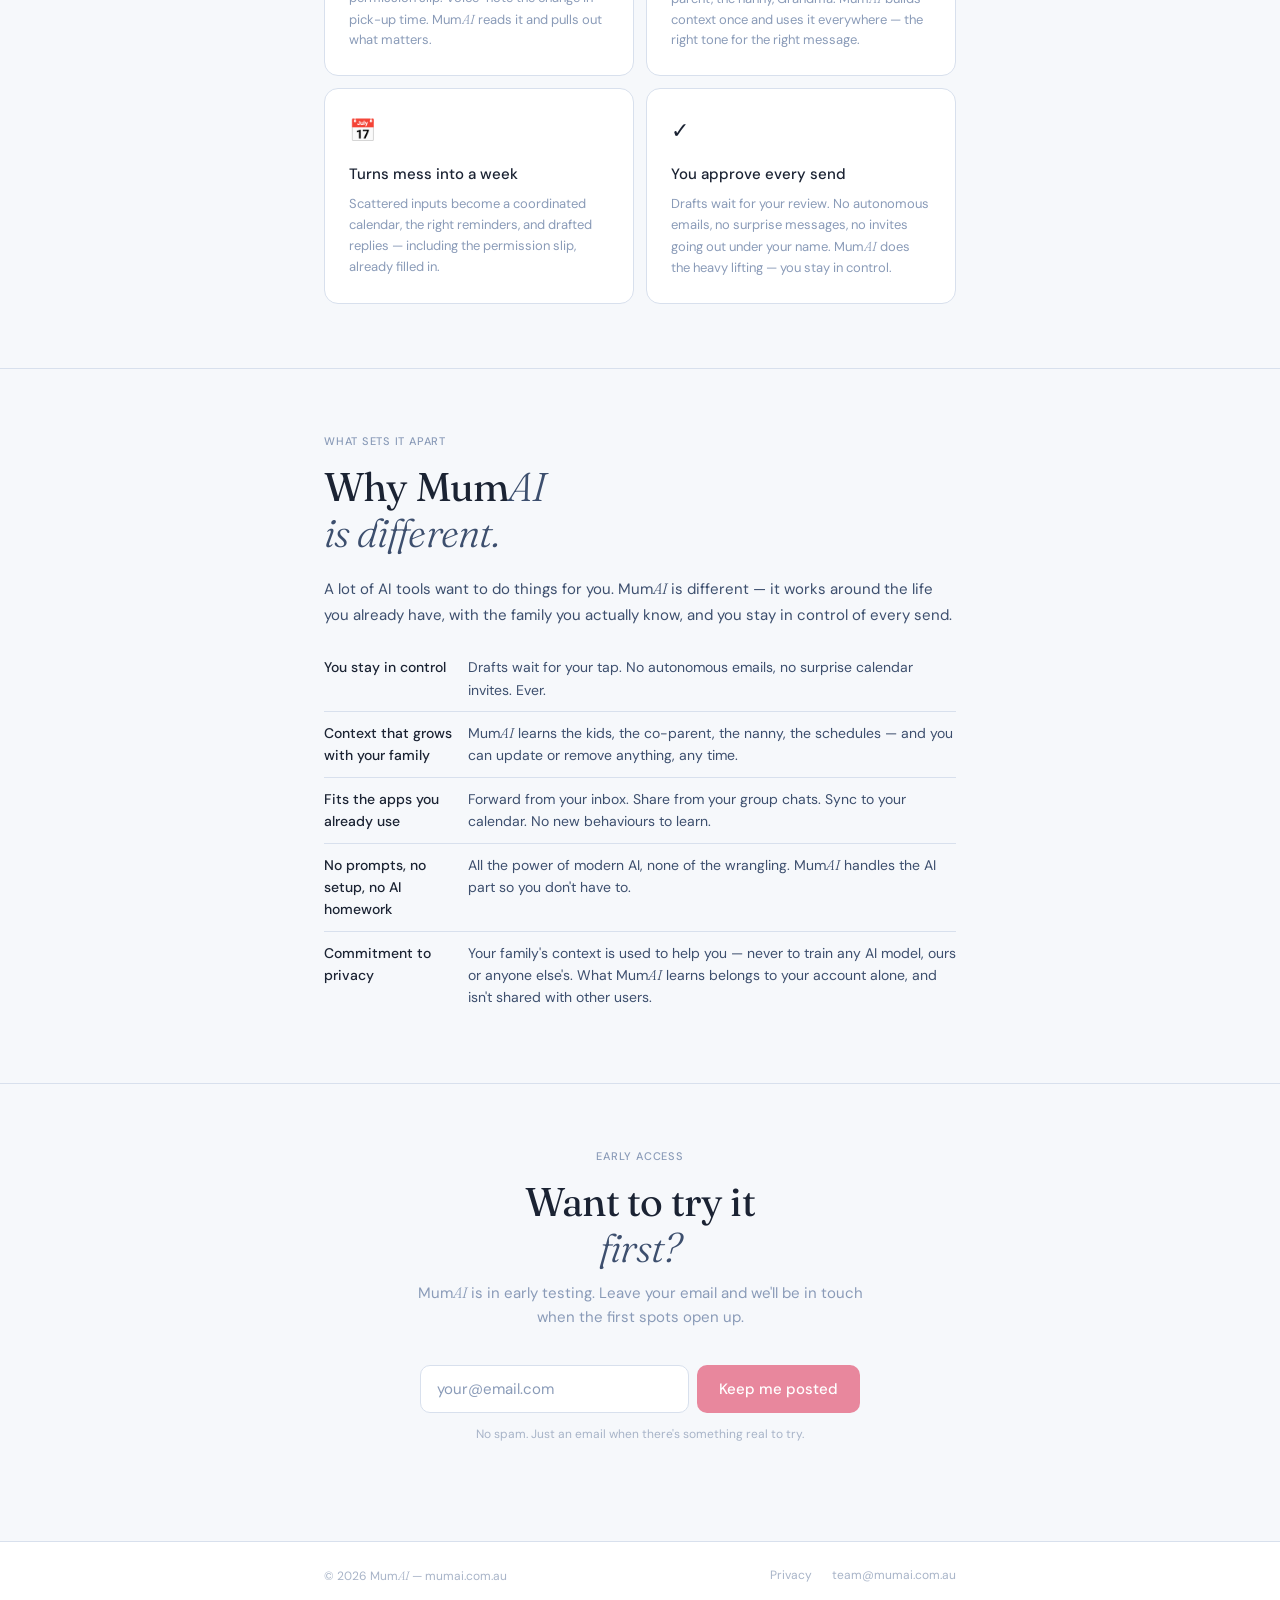
==== commit f7c0c007: "udpate the wording" ====
--- a/index.html
+++ b/index.html
@@ -358,7 +358,7 @@
     <section class="hero">
       <div class="container">
         <span class="label">For the mum running everything</span>
-        <h1>An assistant that<br><em>knows your family.</em></h1>
+        <h1>Offload<br><em>the mental load.</em></h1>
         <p class="hero-sub">School emails. Class WhatsApps. Appointments and deadlines. Mum<em>AI</em> learns your family — the kids, the schools, the schedules — and quietly turns the noise into drafted replies, the right reminders, and <strong>a calendar that reflects your life</strong>.</p>
 
         <!--
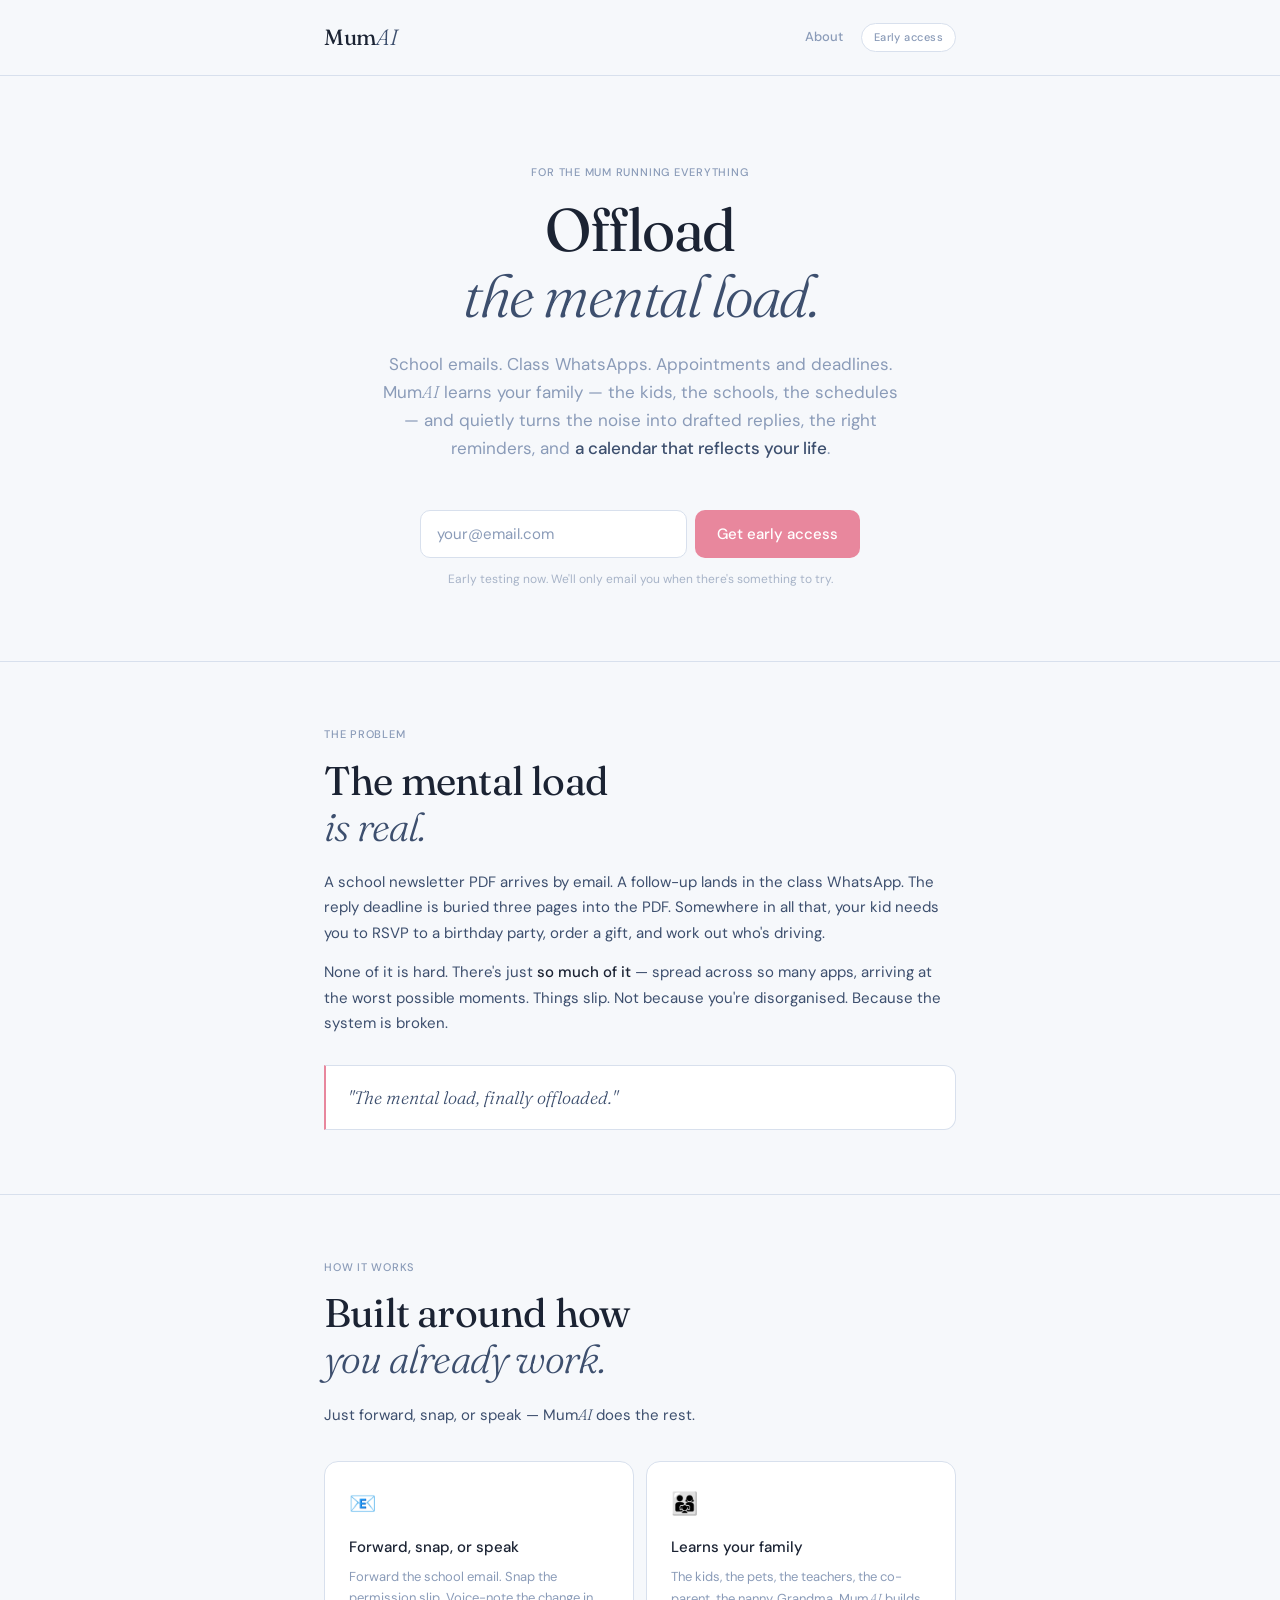
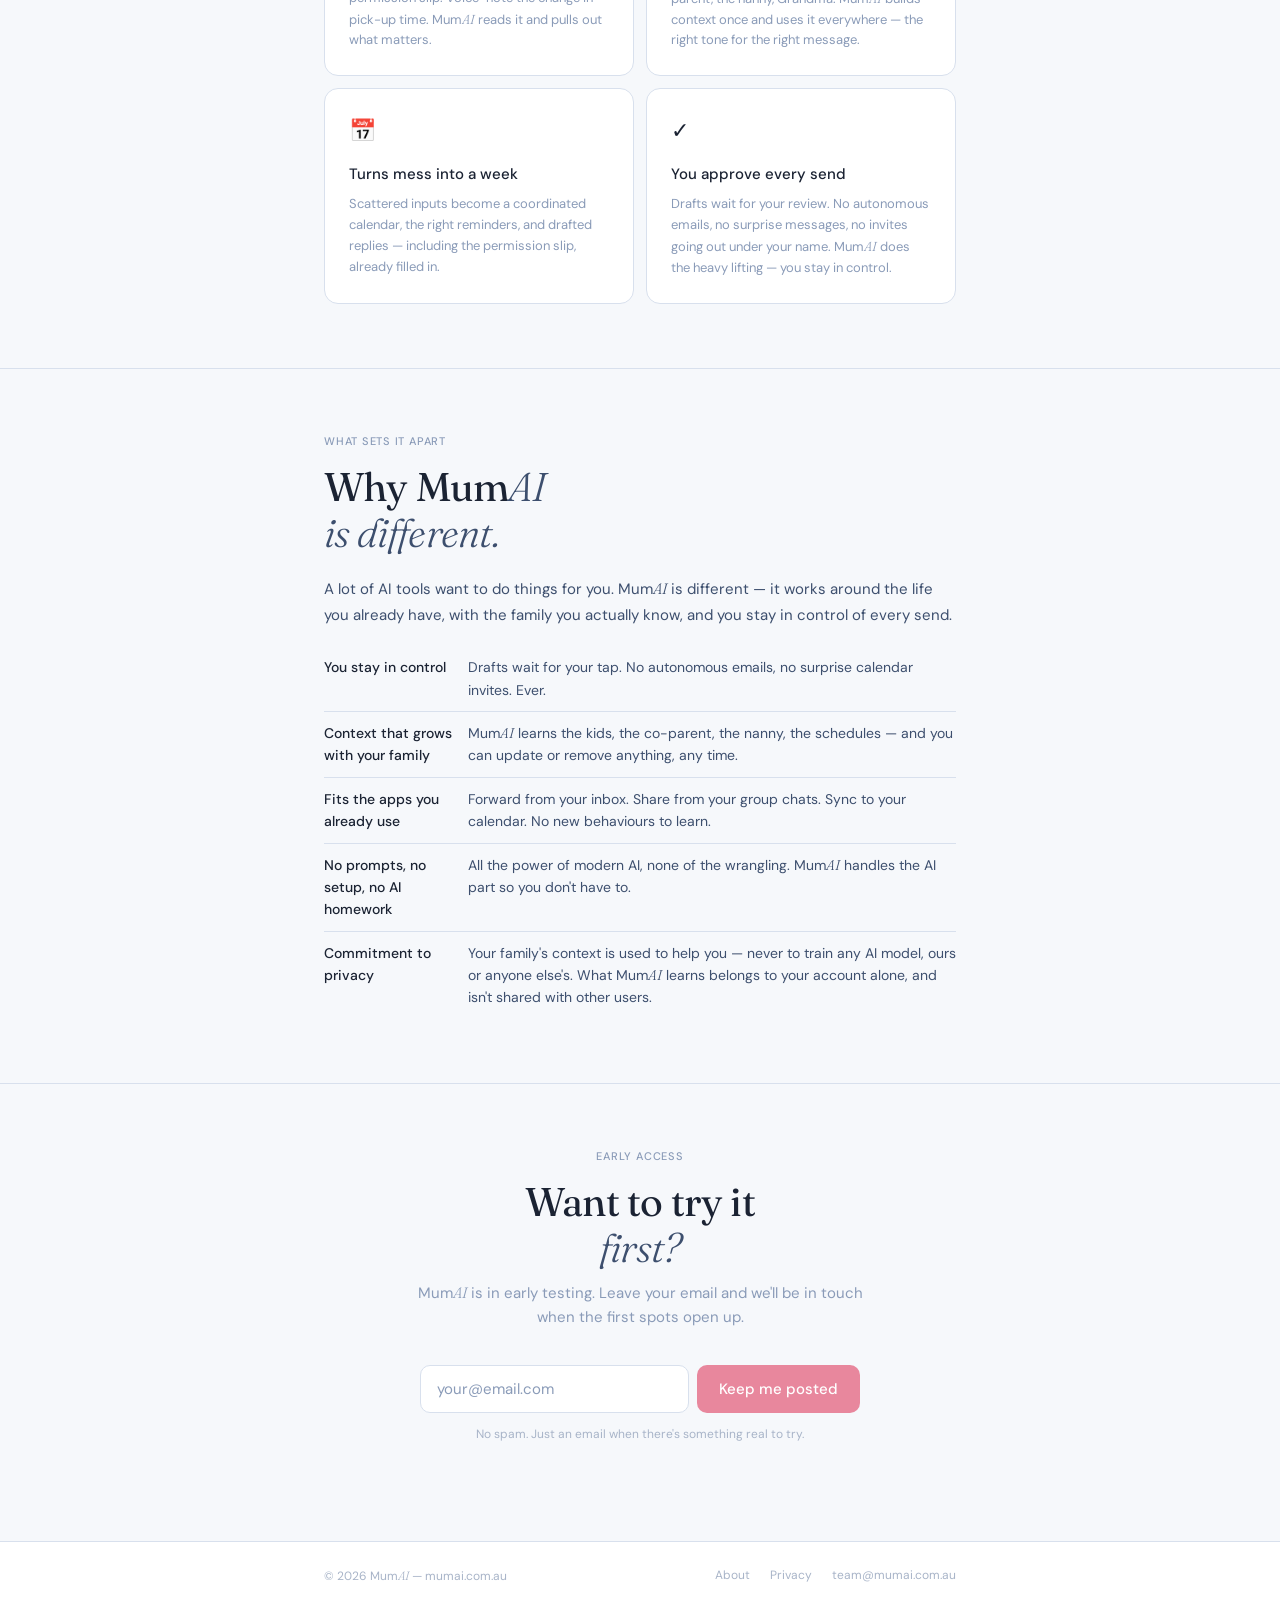
==== commit 4b68e684: "Add About page with founder bios and origin story New /about page in the Blush & Slate system: found" ====
--- a/index.html
+++ b/index.html
@@ -83,6 +83,20 @@
       font-weight: 300;
       color: var(--slate);
     }
+    .nav-right {
+      display: flex;
+      align-items: center;
+      gap: 18px;
+    }
+    .nav-link {
+      font-family: 'DM Sans', sans-serif;
+      font-size: 13px;
+      font-weight: 500;
+      color: var(--slate-mid);
+      text-decoration: none;
+      transition: color 0.15s;
+    }
+    .nav-link:hover { color: var(--slate); }
     .nav-badge {
       font-family: 'DM Sans', sans-serif;
       font-size: 11px;
@@ -348,7 +362,10 @@
   <nav>
     <div class="container">
       <span class="logo">Mum<em>AI</em></span>
-      <span class="nav-badge">Early access</span>
+      <div class="nav-right">
+        <a href="about/index.html" class="nav-link">About</a>
+        <span class="nav-badge">Early access</span>
+      </div>
     </div>
   </nav>
 
@@ -373,7 +390,7 @@
             <input type="email" name="email" placeholder="your@email.com" required autocomplete="email">
             <button type="submit">Get early access</button>
           </form>
-          <div class="signup-thanks" id="thanks-hero">Got it — we'll be in touch!</div>
+          <div class="signup-thanks" id="thanks-hero">Got it — we will be in touch!</div>
           <p class="signup-note">Early testing now. We'll only email you when there's something to try.</p>
         </div>
       </div>
@@ -462,6 +479,7 @@
     <div class="container">
       <p>&copy; 2026 Mum<em>AI</em> &mdash; mumai.com.au</p>
       <div class="footer-links">
+        <a href="about/index.html">About</a>
         <a href="privacy/index.html">Privacy</a>
         <a href="mailto:team@mumai.com.au">team@mumai.com.au</a>
       </div>
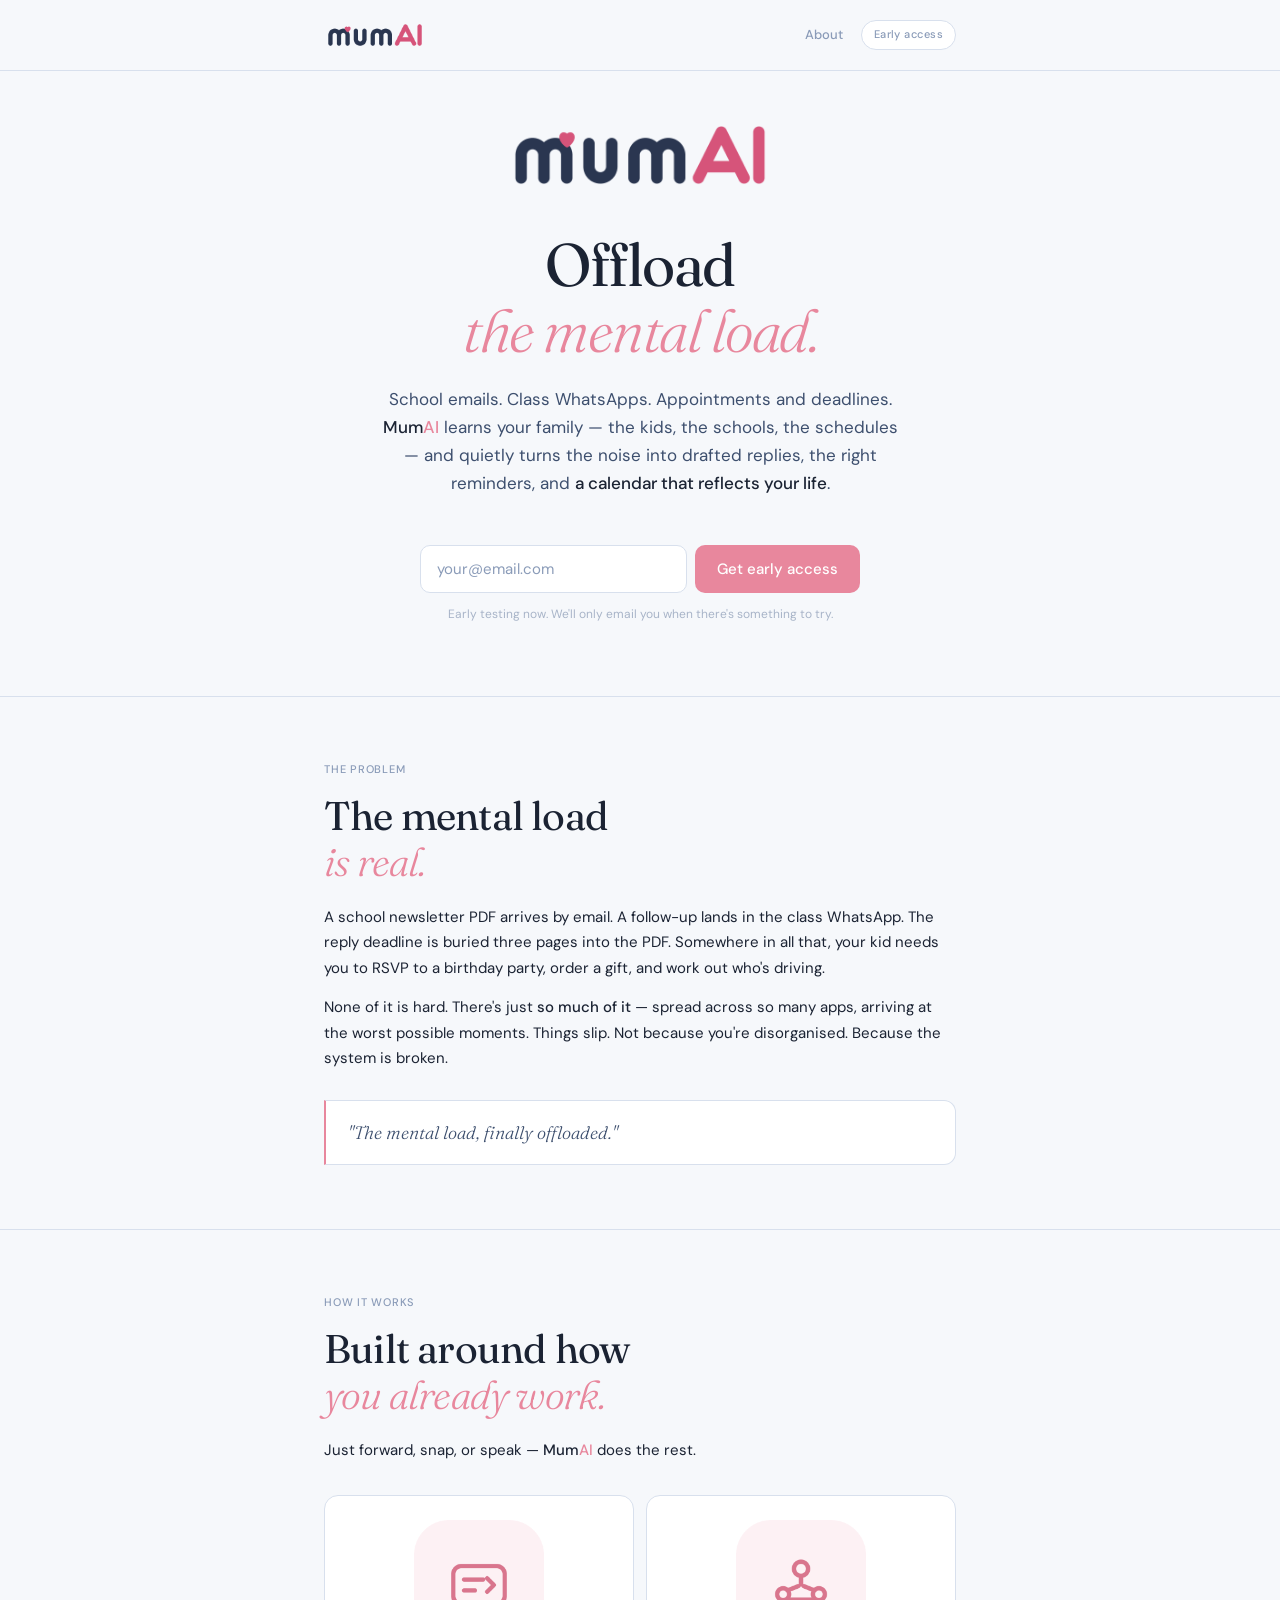
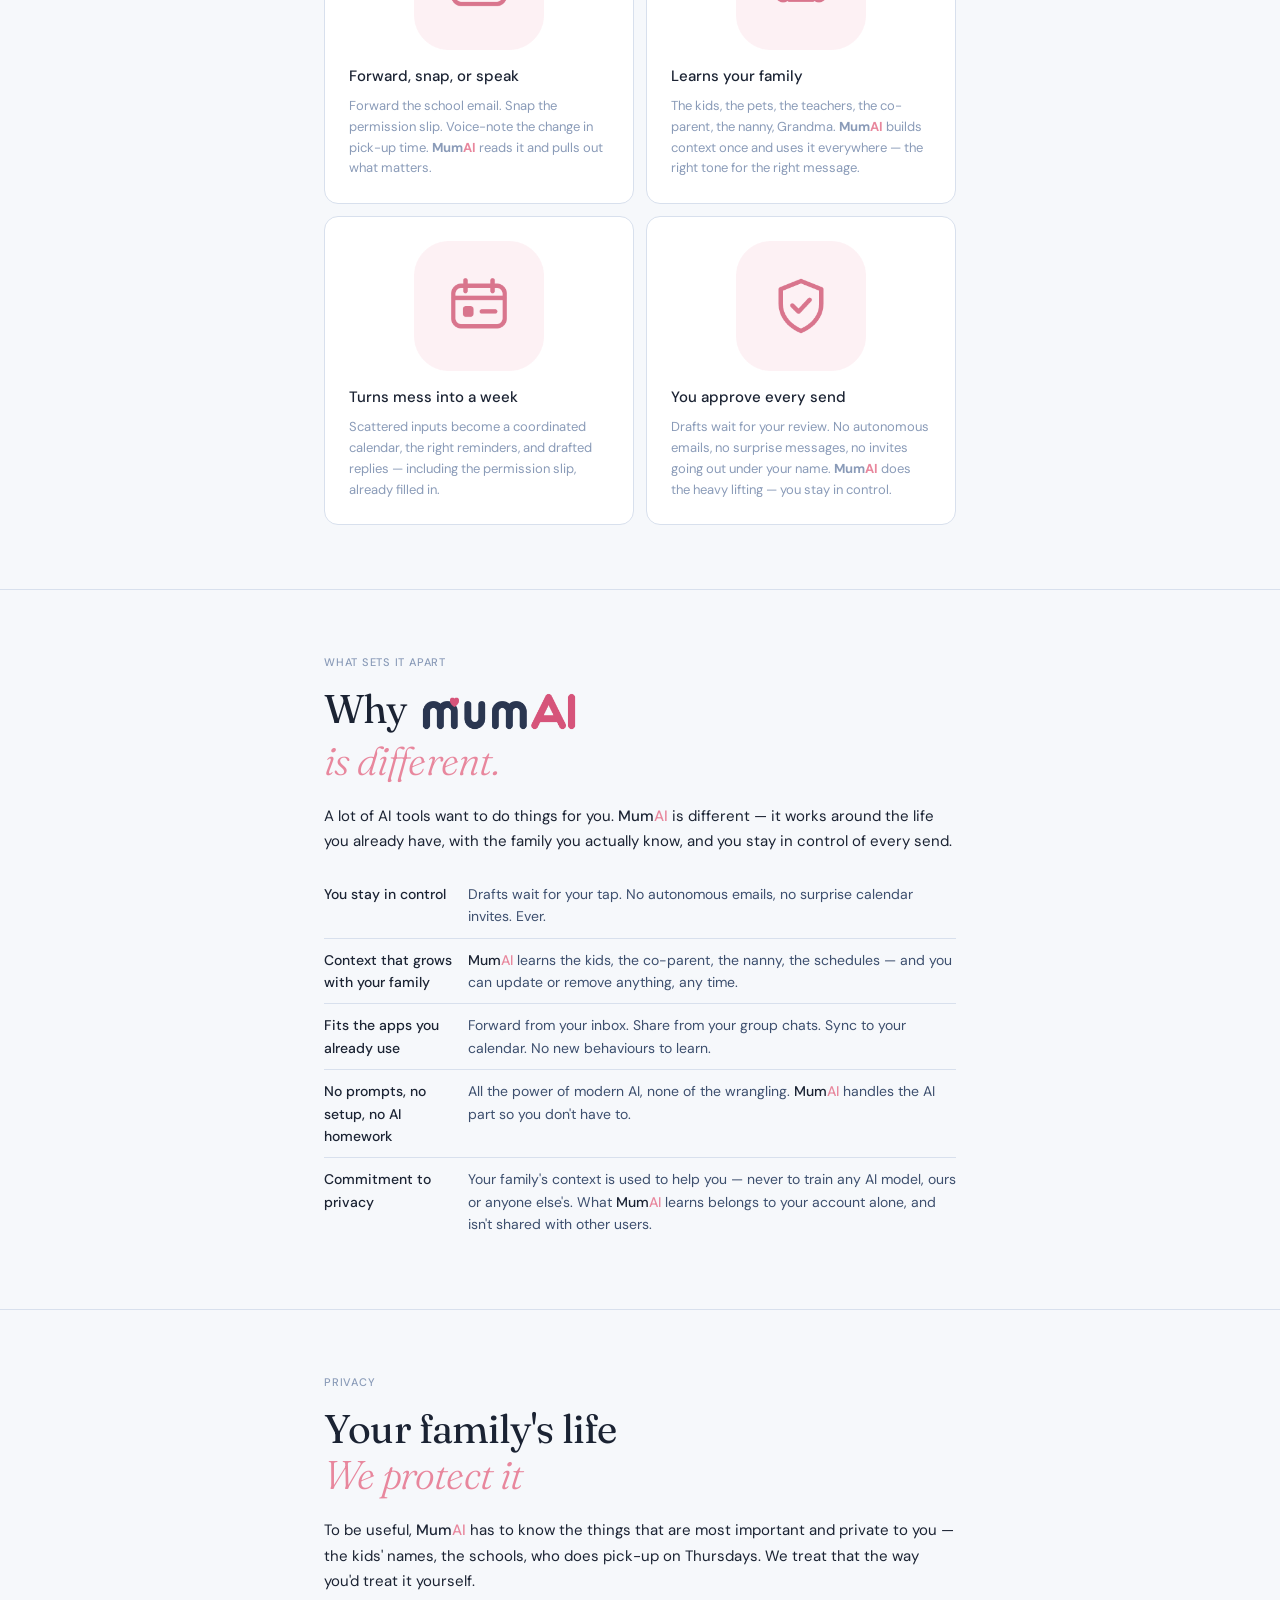
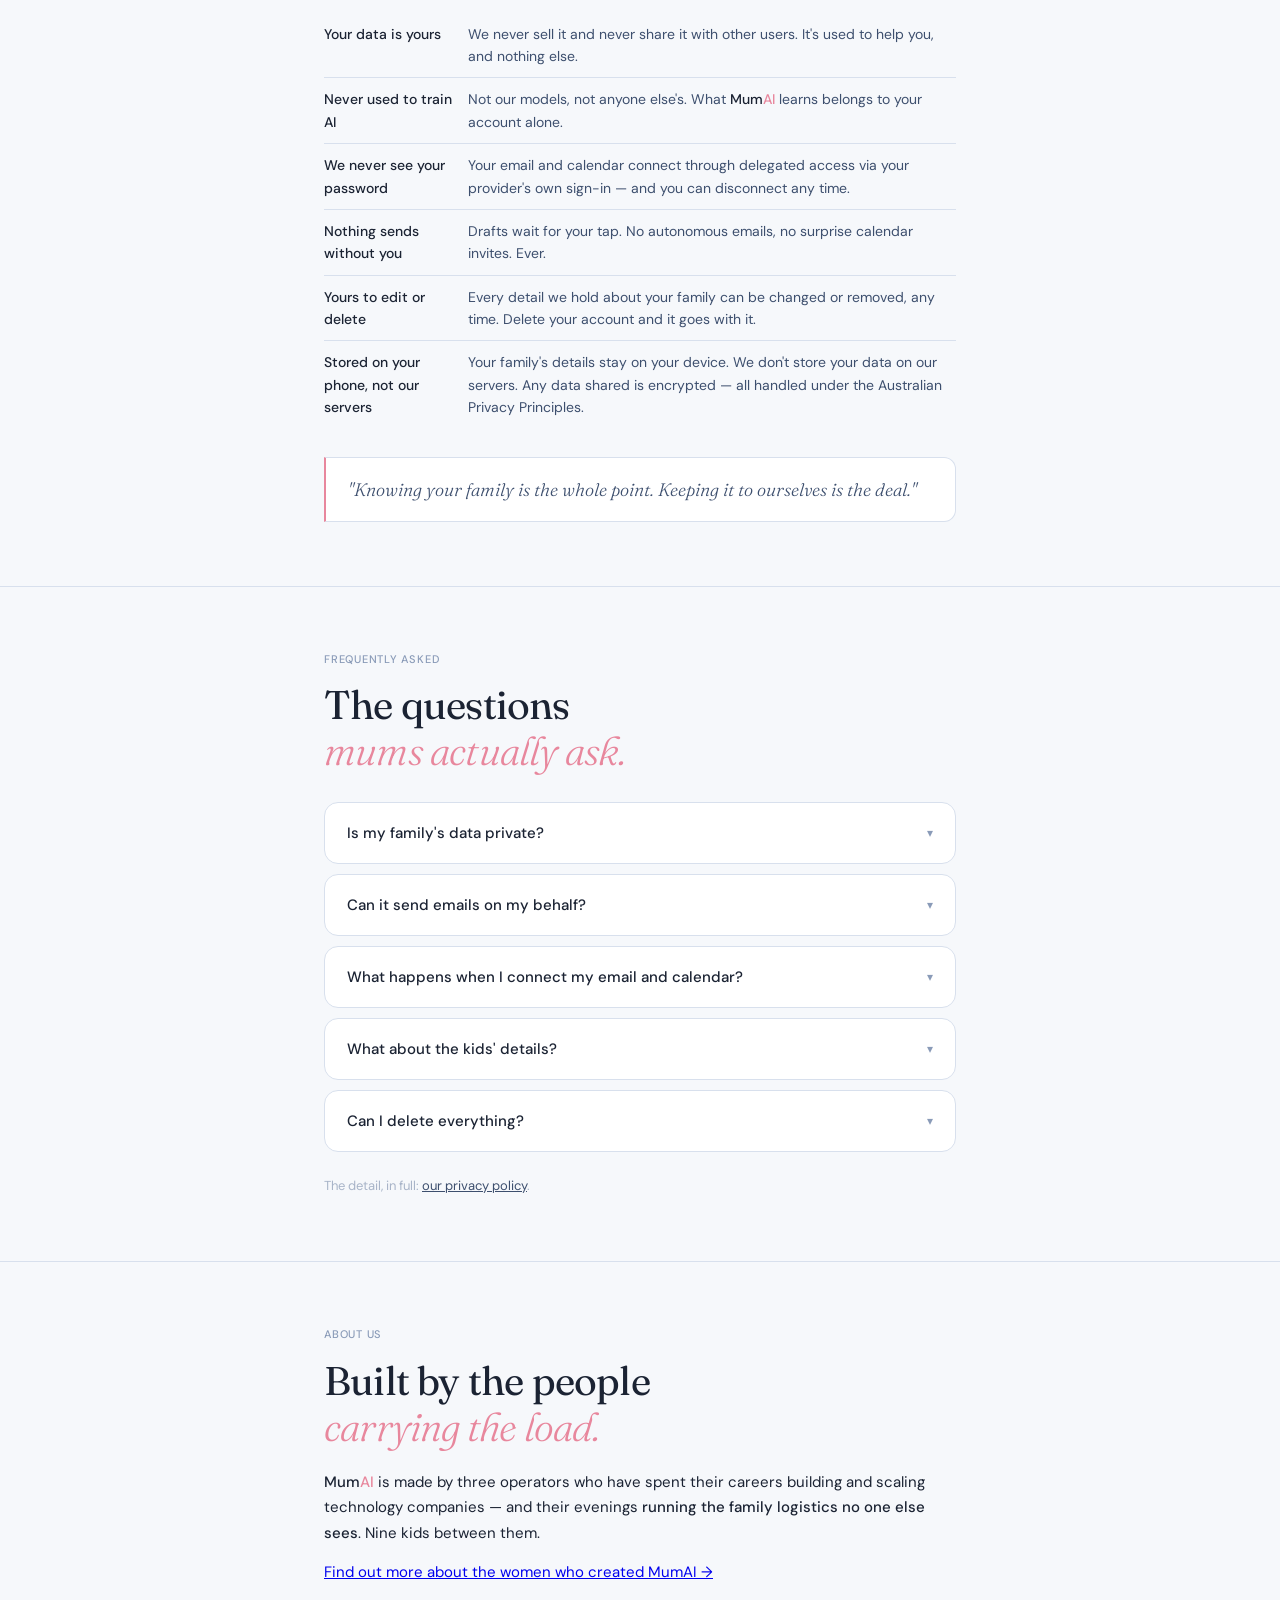
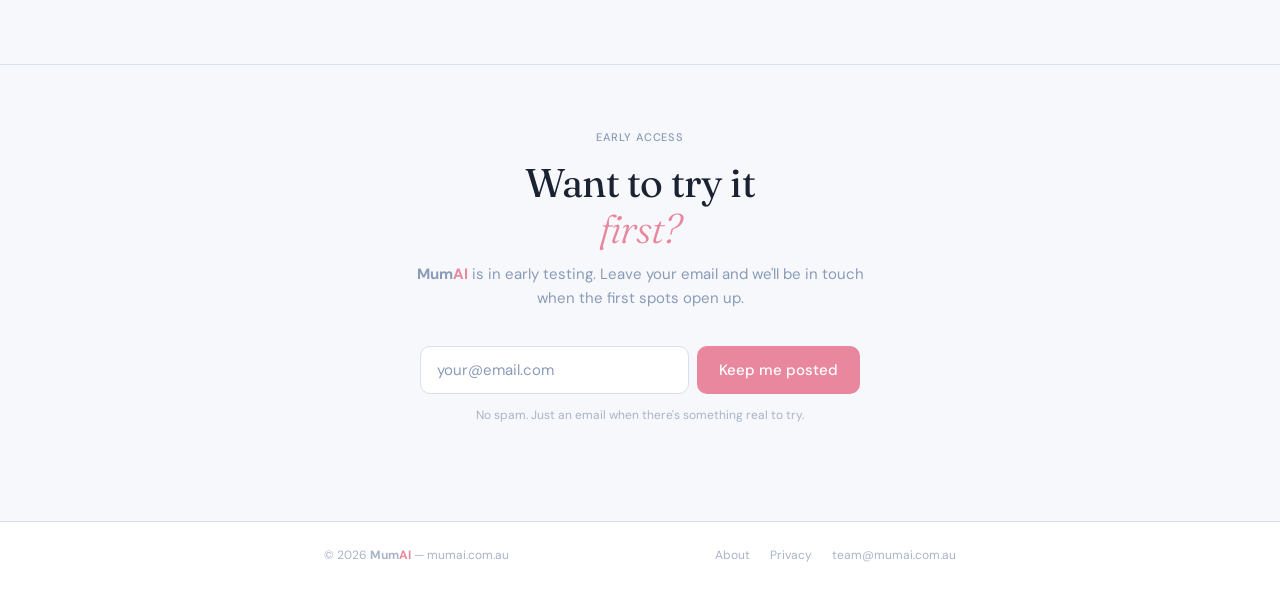
==== commit a62161d9: "Update homepage design and add privacy/FAQ/about sections" ====
--- a/index.html
+++ b/index.html
@@ -5,6 +5,7 @@
   <meta name="viewport" content="width=device-width, initial-scale=1.0">
   <title>MumAI — The mental load, finally offloaded</title>
   <meta name="description" content="An assistant that knows your family. MumAI learns the kids, the schools, the schedules — and quietly turns the noise into drafted replies, the right reminders, and a calendar that reflects your life.">
+  <link rel="icon" type="image/png" href="assets/favicon.png">
 
   <!-- Fraunces (display) + DM Sans (body/UI) — from design system spec -->
   <link rel="preconnect" href="https://fonts.googleapis.com">
@@ -70,18 +71,10 @@
       align-items: center;
       justify-content: space-between;
     }
-    .logo {
-      font-family: 'Fraunces', serif;
-      font-optical-sizing: auto;
-      font-size: 22px;
-      font-weight: 400;
-      color: var(--slate-dark);
-      letter-spacing: -0.3px;
-    }
-    .logo em {
-      font-style: italic;
-      font-weight: 300;
-      color: var(--slate);
+    .logo img {
+      height: 30px;
+      width: auto;
+      display: block;
     }
     .nav-right {
       display: flex;
@@ -111,7 +104,7 @@
 
     /* ── HERO ── */
     .hero {
-      padding: 88px 0 72px;
+      padding: 44px 0 72px;
       text-align: center;
       border-top: none;
     }
@@ -128,17 +121,17 @@
     h1 em {
       font-style: italic;
       font-weight: 300;
-      color: var(--slate);
+      color: var(--blush);
     }
     .hero-sub {
       font-size: 17px;
       font-weight: 400;
-      color: var(--slate-mid);
+      color: var(--slate);
       max-width: 520px;
       margin: 22px auto 48px;
       line-height: 1.65;
     }
-    .hero-sub strong { color: var(--slate); font-weight: 500; }
+    .hero-sub strong { color: var(--slate-dark); font-weight: 500; }
 
     /* ── EMAIL SIGNUP ── */
     .signup-wrap { max-width: 440px; margin: 0 auto; }
@@ -212,13 +205,13 @@
     h2 em {
       font-style: italic;
       font-weight: 300;
-      color: var(--slate);
+      color: var(--blush);
     }
 
     .body-text {
       font-size: 15px;
       font-weight: 400;
-      color: var(--slate);
+      color: var(--slate-dark);
       line-height: 1.7;
       margin-bottom: 14px;
     }
@@ -280,7 +273,8 @@
     .feature-card:nth-child(3) { transition-delay: 80ms; }
     .feature-card:nth-child(4) { transition-delay: 120ms; }
 
-    .feature-icon { font-size: 22px; margin-bottom: 14px; }
+    .feature-icon { margin-bottom: 14px; }
+    .feature-icon img { width: 100%; max-width: 130px; height: auto; display: block; border-radius: 10px; margin: 0 auto; }
     .feature-card h3 {
       font-family: 'DM Sans', sans-serif;
       font-size: 15px;
@@ -355,13 +349,40 @@
     footer a { font-size: 12px; color: var(--muted); text-decoration: none; transition: color 0.15s; }
     footer a:hover { color: var(--slate); }
     .footer-links { display: flex; gap: 20px; }
+    .ai { color: var(--blush); font-style: normal; }
+
+    /* ── FAQ ── */
+    .faq { display: grid; gap: 10px; margin-top: 28px; }
+    .faq details {
+      background: white;
+      border: 0.5px solid var(--slate-light);
+      border-radius: 14px;
+      padding: 18px 22px;
+    }
+    .faq summary {
+      display: flex;
+      justify-content: space-between;
+      align-items: center;
+      gap: 16px;
+      font-size: 15px;
+      font-weight: 500;
+      color: var(--slate-dark);
+      cursor: pointer;
+      list-style: none;
+    }
+    .faq summary::-webkit-details-marker { display: none; }
+    .faq .chev { font-size: 12px; color: var(--slate-mid); transition: transform 180ms ease; }
+    .faq details[open] .chev { transform: rotate(180deg); }
+    .faq details p { margin-top: 12px; font-size: 14px; line-height: 1.7; color: var(--slate); }
+    .faq-note { font-size: 13px; color: var(--muted); margin-top: 24px; }
+    .faq-note a { color: var(--slate); text-decoration: underline; }
   </style>
 </head>
 <body>
 
   <nav>
     <div class="container">
-      <span class="logo">Mum<em>AI</em></span>
+      <a href="index.html" class="logo"><img src="assets/logo.png" alt="MumAI"></a>
       <div class="nav-right">
         <a href="about/index.html" class="nav-link">About</a>
         <span class="nav-badge">Early access</span>
@@ -374,9 +395,9 @@
     <!-- HERO -->
     <section class="hero">
       <div class="container">
-        <span class="label">For the mum running everything</span>
+        <img src="assets/logo.png" alt="MumAI" style="height:80px;width:auto;display:block;margin:0 auto 36px;">
         <h1>Offload<br><em>the mental load.</em></h1>
-        <p class="hero-sub">School emails. Class WhatsApps. Appointments and deadlines. Mum<em>AI</em> learns your family — the kids, the schools, the schedules — and quietly turns the noise into drafted replies, the right reminders, and <strong>a calendar that reflects your life</strong>.</p>
+        <p class="hero-sub">School emails. Class WhatsApps. Appointments and deadlines. <strong>Mum<span class="ai">AI</span></strong> learns your family — the kids, the schools, the schedules — and quietly turns the noise into drafted replies, the right reminders, and <strong>a calendar that reflects your life</strong>.</p>
 
         <!--
           FORMSPREE SETUP (2 min):
@@ -414,27 +435,27 @@
       <div class="container">
         <span class="label">How it works</span>
         <h2>Built around how<br><em>you already work.</em></h2>
-        <p class="body-text">Just forward, snap, or speak — Mum<em>AI</em> does the rest.</p>
+        <p class="body-text">Just forward, snap, or speak — <strong>Mum<span class="ai">AI</span></strong> does the rest.</p>
         <div class="feature-grid" id="feature-grid">
           <div class="feature-card">
-            <div class="feature-icon">📧</div>
+            <div class="feature-icon"><img src="assets/01-forward-snap-speak.png" alt="Forward, snap, or speak"></div>
             <h3>Forward, snap, or speak</h3>
-            <p>Forward the school email. Snap the permission slip. Voice-note the change in pick-up time. Mum<em>AI</em> reads it and pulls out what matters.</p>
+            <p>Forward the school email. Snap the permission slip. Voice-note the change in pick-up time. <strong>Mum<span class="ai">AI</span></strong> reads it and pulls out what matters.</p>
           </div>
           <div class="feature-card">
-            <div class="feature-icon">👨‍👩‍👧</div>
+            <div class="feature-icon"><img src="assets/02-learns-your-family.png" alt="Learns your family"></div>
             <h3>Learns your family</h3>
-            <p>The kids, the pets, the teachers, the co-parent, the nanny, Grandma. Mum<em>AI</em> builds context once and uses it everywhere — the right tone for the right message.</p>
+            <p>The kids, the pets, the teachers, the co-parent, the nanny, Grandma. <strong>Mum<span class="ai">AI</span></strong> builds context once and uses it everywhere — the right tone for the right message.</p>
           </div>
           <div class="feature-card">
-            <div class="feature-icon">📅</div>
+            <div class="feature-icon"><img src="assets/03-turns-mess-into-a-week.png" alt="Turns mess into a week"></div>
             <h3>Turns mess into a week</h3>
             <p>Scattered inputs become a coordinated calendar, the right reminders, and drafted replies — including the permission slip, already filled in.</p>
           </div>
           <div class="feature-card">
-            <div class="feature-icon">✓</div>
+            <div class="feature-icon"><img src="assets/04-you-approve-every-send.png" alt="You approve every send"></div>
             <h3>You approve every send</h3>
-            <p>Drafts wait for your review. No autonomous emails, no surprise messages, no invites going out under your name. Mum<em>AI</em> does the heavy lifting — you stay in control.</p>
+            <p>Drafts wait for your review. No autonomous emails, no surprise messages, no invites going out under your name. <strong>Mum<span class="ai">AI</span></strong> does the heavy lifting — you stay in control.</p>
           </div>
         </div>
       </div>
@@ -444,15 +465,76 @@
     <section>
       <div class="container">
         <span class="label">What sets it apart</span>
-        <h2>Why Mum<em>AI</em><br><em>is different.</em></h2>
-        <p class="body-text">A lot of AI tools want to do things for you. Mum<em>AI</em> is different — it works around the life you already have, with the family you actually know, and you stay in control of every send.</p>
+        <h2>Why <img src="assets/logo.png" alt="MumAI" style="height:1.22em;vertical-align:middle;position:relative;top:-0.05em;"><br><em>is different.</em></h2>
+        <p class="body-text">A lot of AI tools want to do things for you. <strong>Mum<span class="ai">AI</span></strong> is different — it works around the life you already have, with the family you actually know, and you stay in control of every send.</p>
         <ul class="trust-list">
           <li><strong>You stay in control</strong><span>Drafts wait for your tap. No autonomous emails, no surprise calendar invites. Ever.</span></li>
-          <li><strong>Context that grows with your family</strong><span>Mum<em>AI</em> learns the kids, the co-parent, the nanny, the schedules — and you can update or remove anything, any time.</span></li>
+          <li><strong>Context that grows with your family</strong><span><strong>Mum<span class="ai">AI</span></strong> learns the kids, the co-parent, the nanny, the schedules — and you can update or remove anything, any time.</span></li>
           <li><strong>Fits the apps you already use</strong><span>Forward from your inbox. Share from your group chats. Sync to your calendar. No new behaviours to learn.</span></li>
-          <li><strong>No prompts, no setup, no AI homework</strong><span>All the power of modern AI, none of the wrangling. Mum<em>AI</em> handles the AI part so you don't have to.</span></li>
-          <li><strong>Commitment to privacy</strong><span>Your family's context is used to help you — never to train any AI model, ours or anyone else's. What Mum<em>AI</em> learns belongs to your account alone, and isn't shared with other users.</span></li>
+          <li><strong>No prompts, no setup, no AI homework</strong><span>All the power of modern AI, none of the wrangling. <strong>Mum<span class="ai">AI</span></strong> handles the AI part so you don't have to.</span></li>
+          <li><strong>Commitment to privacy</strong><span>Your family's context is used to help you — never to train any AI model, ours or anyone else's. What <strong>Mum<span class="ai">AI</span></strong> learns belongs to your account alone, and isn't shared with other users.</span></li>
         </ul>
+      </div>
+    </section>
+
+    <!-- PRIVACY -->
+    <section id="privacy">
+      <div class="container">
+        <span class="label">Privacy</span>
+        <h2>Your family's life<br><em>We protect it</em></h2>
+        <p class="body-text">To be useful, <strong>Mum<span class="ai">AI</span></strong> has to know the things that are most important and private to you — the kids' names, the schools, who does pick-up on Thursdays. We treat that the way you'd treat it yourself.</p>
+        <ul class="trust-list">
+          <li><strong>Your data is yours</strong><span>We never sell it and never share it with other users. It's used to help you, and nothing else.</span></li>
+          <li><strong>Never used to train AI</strong><span>Not our models, not anyone else's. What <strong>Mum<span class="ai">AI</span></strong> learns belongs to your account alone.</span></li>
+          <li><strong>We never see your password</strong><span>Your email and calendar connect through delegated access via your provider's own sign-in — and you can disconnect any time.</span></li>
+          <li><strong>Nothing sends without you</strong><span>Drafts wait for your tap. No autonomous emails, no surprise calendar invites. Ever.</span></li>
+          <li><strong>Yours to edit or delete</strong><span>Every detail we hold about your family can be changed or removed, any time. Delete your account and it goes with it.</span></li>
+          <li><strong>Stored on your phone, not our servers</strong><span>Your family's details stay on your device. We don't store your data on our servers. Any data shared is encrypted — all handled under the Australian Privacy Principles.</span></li>
+        </ul>
+        <div class="pull-quote">
+          <p>"Knowing your family is the whole point. Keeping it to ourselves is the deal."</p>
+        </div>
+      </div>
+    </section>
+
+    <!-- FAQ -->
+    <section id="faq">
+      <div class="container">
+        <span class="label">Frequently asked</span>
+        <h2>The questions<br><em>mums actually ask.</em></h2>
+        <div class="faq">
+          <details>
+            <summary>Is my family's data private?<span class="chev">&#9662;</span></summary>
+            <p>Yes. What we learn about your family lives in your account, is used only to help you, and is never sold, shared with other users, or used to train AI models.</p>
+          </details>
+          <details>
+            <summary>Can it send emails on my behalf?<span class="chev">&#9662;</span></summary>
+            <p>Only when you say so. <strong>Mum<span class="ai">AI</span></strong> drafts the reply, fills in the permission slip, proposes the calendar entry — then waits for your tap.</p>
+          </details>
+          <details>
+            <summary>What happens when I connect my email and calendar?<span class="chev">&#9662;</span></summary>
+            <p>You grant delegated access through your provider's own sign-in, so we never see or store your password. You choose what it can reach, and you can revoke access at any time — from us or from your provider.</p>
+          </details>
+          <details>
+            <summary>What about the kids' details?<span class="chev">&#9662;</span></summary>
+            <p>Names, schools, allergies, pick-up arrangements — we only keep what helps us help you, and you control every entry. Update or delete any detail, any time.</p>
+          </details>
+          <details>
+            <summary>Can I delete everything?<span class="chev">&#9662;</span></summary>
+            <p>Yes. Delete your account and your family's context goes with it, including anything we learned along the way. No quiet copies kept behind the scenes.</p>
+          </details>
+        </div>
+        <p class="faq-note">The detail, in full: <a href="privacy/index.html">our privacy policy</a>.</p>
+      </div>
+    </section>
+
+    <!-- ABOUT TEASER -->
+    <section>
+      <div class="container">
+        <span class="label">About us</span>
+        <h2>Built by the people<br><em>carrying the load.</em></h2>
+        <p class="body-text"><strong>Mum<span class="ai">AI</span></strong> is made by three operators who have spent their careers building and scaling technology companies — and their evenings <strong>running the family logistics no one else sees</strong>. Nine kids between them.</p>
+        <p class="body-text"><a href="about/index.html">Find out more about the women who created MumAI →</a></p>
       </div>
     </section>
 
@@ -461,7 +543,7 @@
       <div class="container">
         <span class="label" style="text-align:center;">Early access</span>
         <h2>Want to try it<br><em>first?</em></h2>
-        <p class="intro">Mum<em>AI</em> is in early testing. Leave your email and we'll be in touch when the first spots open up.</p>
+        <p class="intro"><strong>Mum<span class="ai">AI</span></strong> is in early testing. Leave your email and we'll be in touch when the first spots open up.</p>
         <div class="signup-wrap" style="margin: 0 auto;">
           <form class="signup" style="justify-content:center;" action="https://formspree.io/f/xjgzvoar" method="POST">
             <input type="email" name="email" placeholder="your@email.com" required autocomplete="email">
@@ -477,7 +559,7 @@
 
   <footer>
     <div class="container">
-      <p>&copy; 2026 Mum<em>AI</em> &mdash; mumai.com.au</p>
+      <p>&copy; 2026 <strong>Mum<span class="ai">AI</span></strong> &mdash; mumai.com.au</p>
       <div class="footer-links">
         <a href="about/index.html">About</a>
         <a href="privacy/index.html">Privacy</a>
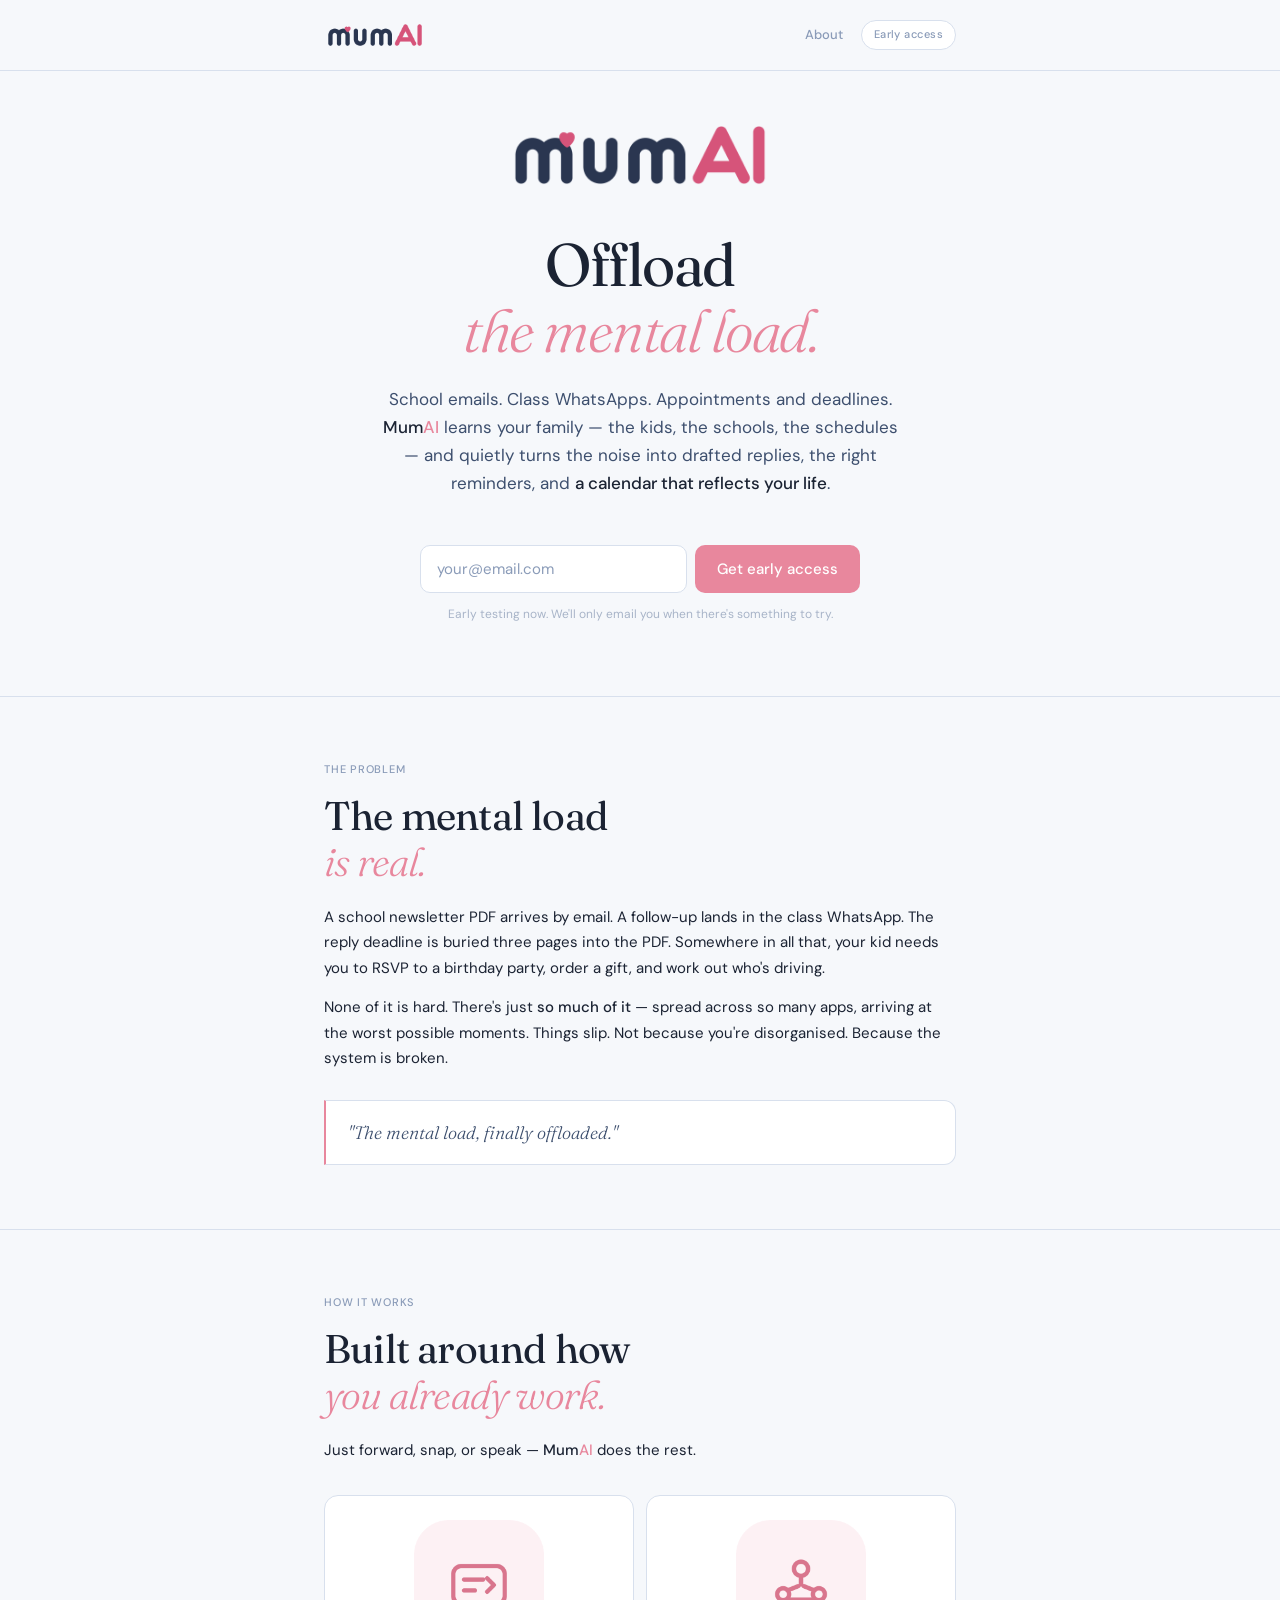
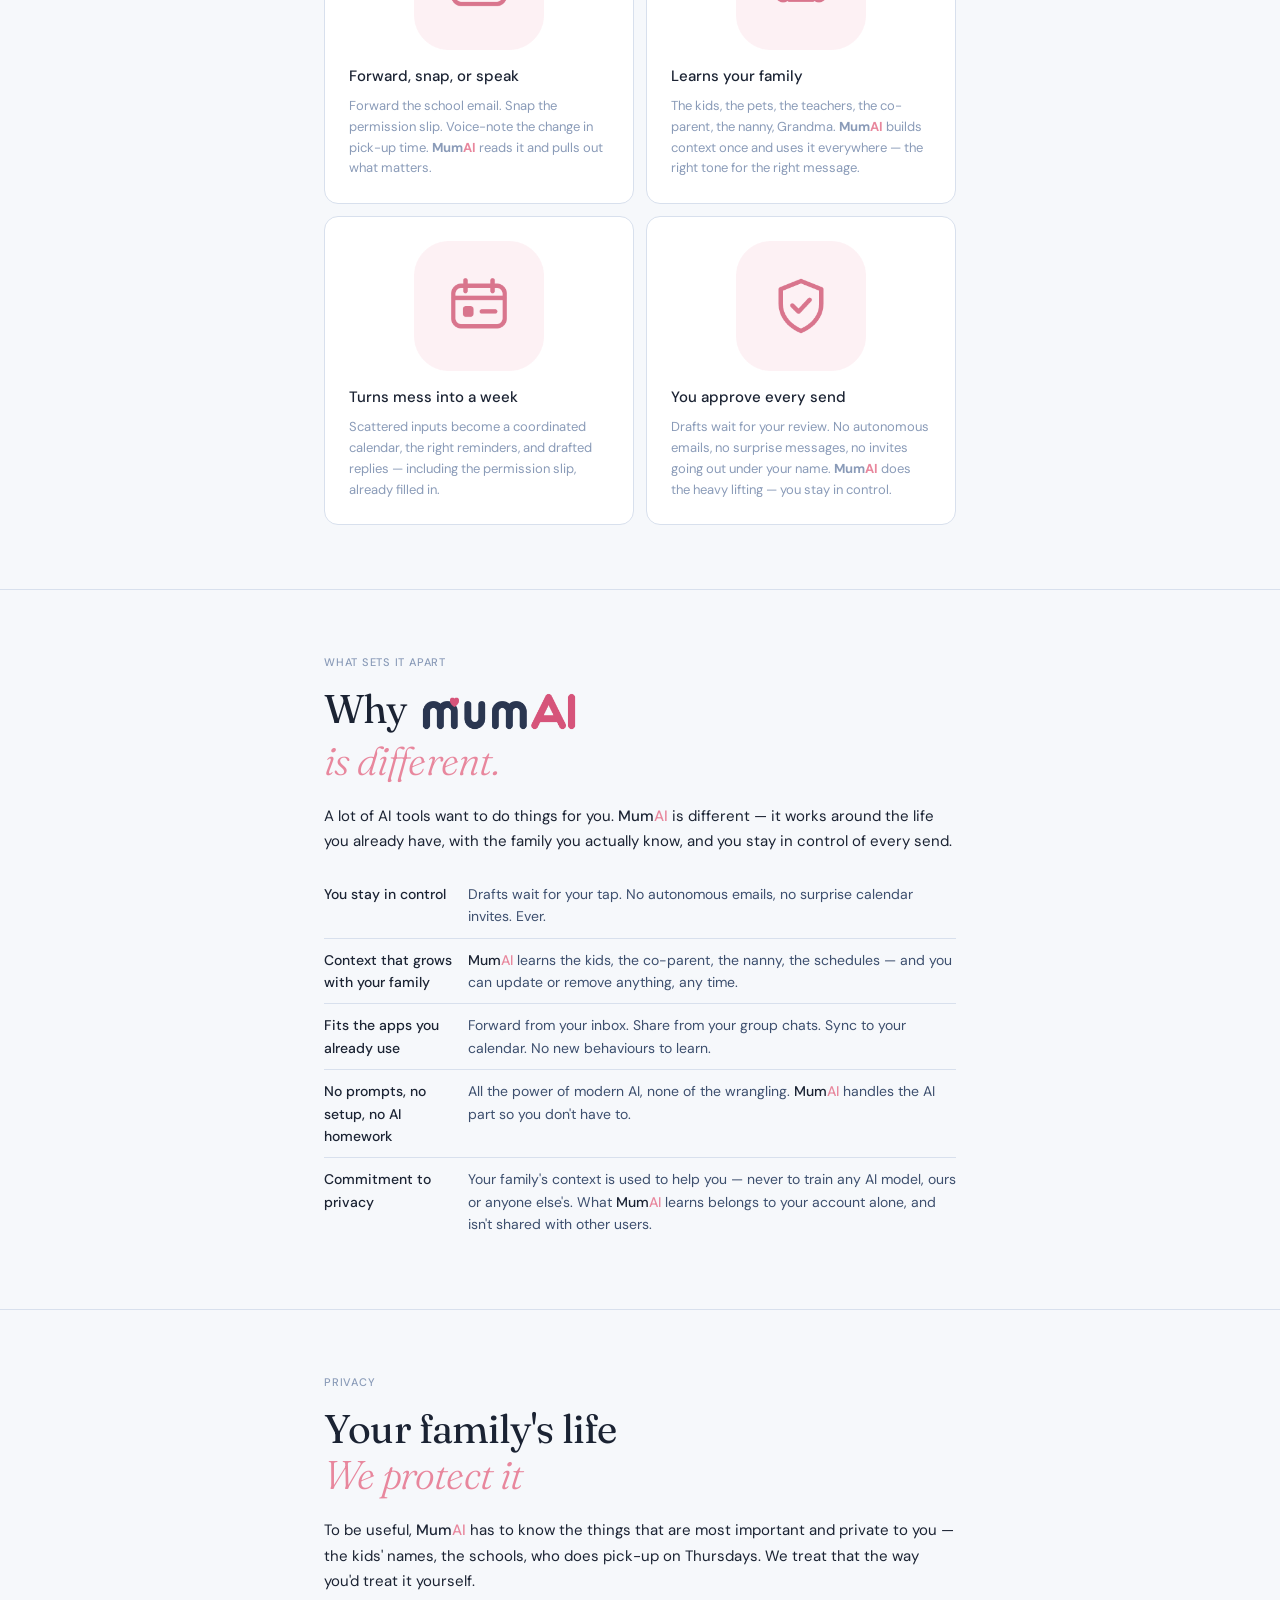
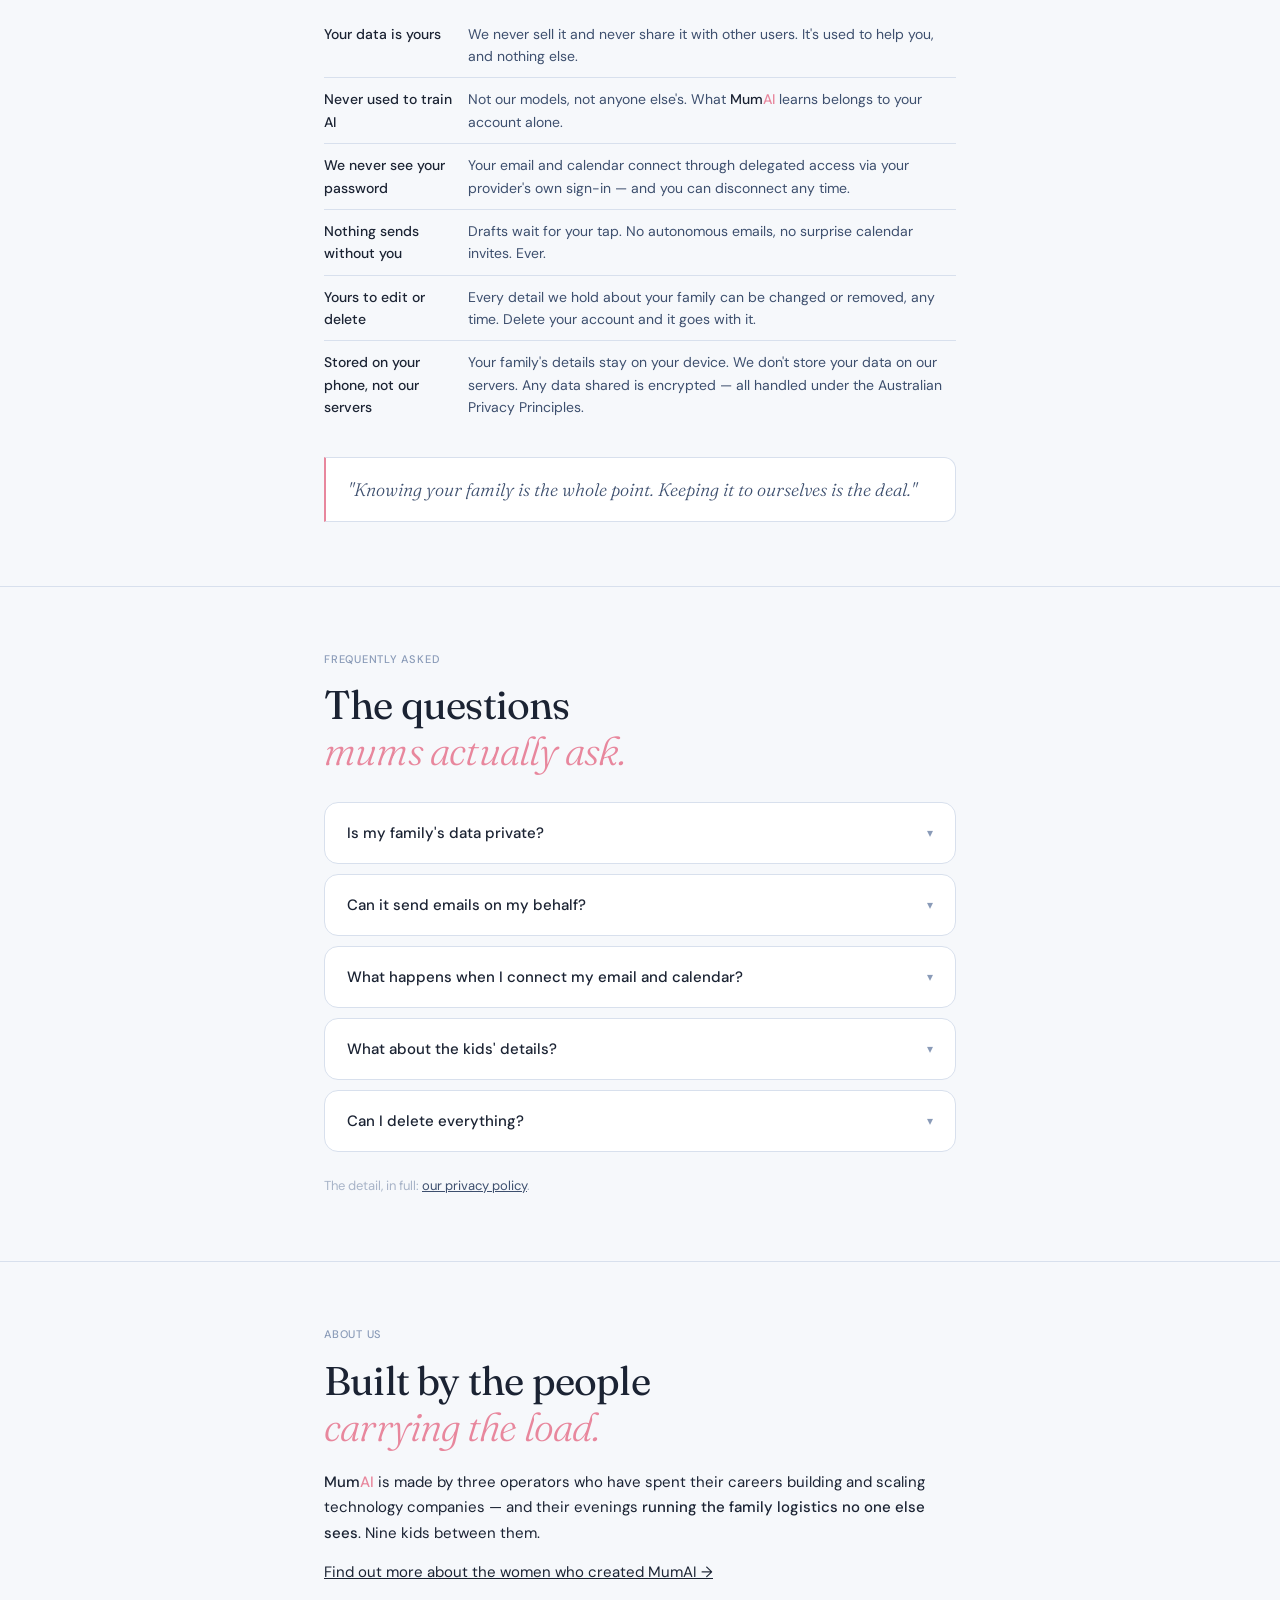
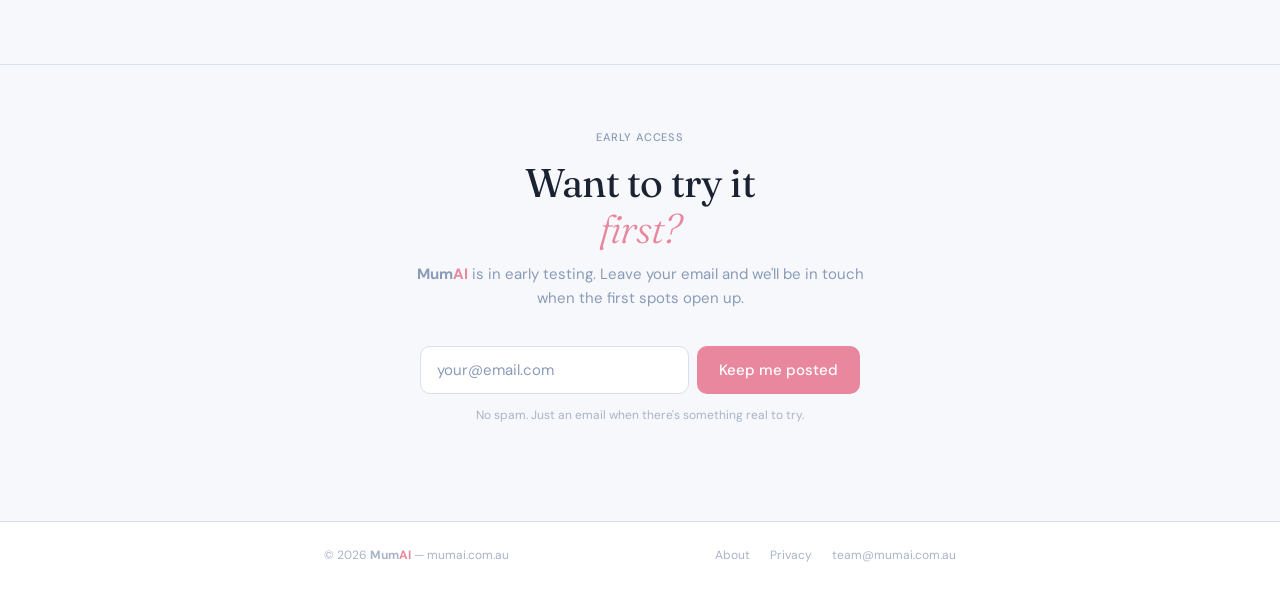
==== commit 809286c7: "Add site css file and update Lauren's profile" ====
--- a/index.html
+++ b/index.html
@@ -12,77 +12,11 @@
   <link rel="preconnect" href="https://fonts.gstatic.com" crossorigin>
   <link href="https://fonts.googleapis.com/css2?family=Fraunces:ital,opsz,wght@0,9..144,300;0,9..144,400;1,9..144,300;1,9..144,400&family=DM+Sans:wght@400;500&display=swap" rel="stylesheet">
 
+  <link rel="stylesheet" href="assets/styles.css">
   <style>
-    /* ── Design tokens — Blush & Slate system ── */
-    :root {
-      --slate-dark:  #1B2333;
-      --slate:       #3D4F6E;
-      --slate-mid:   #8A9BB8;
-      --slate-light: #D8E0ED;
-      --off-white:   #F6F8FB;
-
-      --blush:       #E8879D;  /* CTA only — never decorative */
-      --blush-mid:   #F2BACB;
-      --blush-light: #FCEEF1;
-
-      --muted:       #A8B4C8;
-      --done-text:   #1A6647;
-      --done-bg:     #E8F5EE;
-    }
-
-    *, *::before, *::after { box-sizing: border-box; margin: 0; padding: 0; }
-    html { scroll-behavior: smooth; }
-
-    body {
-      font-family: 'DM Sans', -apple-system, sans-serif;
-      font-weight: 400;
-      background: var(--off-white);
-      color: var(--slate-dark);
-      line-height: 1.6;
-      -webkit-font-smoothing: antialiased;
-    }
-
-    .container {
-      max-width: 680px;
-      margin: 0 auto;
-      padding: 0 24px;
-    }
-
-    /* Section micro-labels: DM Sans 500, uppercase, slate mid, 0.07em — per spec */
-    .label {
-      display: block;
-      font-family: 'DM Sans', sans-serif;
-      font-size: 11px;
-      font-weight: 500;
-      letter-spacing: 0.07em;
-      text-transform: uppercase;
-      color: var(--slate-mid);
-      margin-bottom: 14px;
-    }
-
-    /* ── NAV ── */
-    nav {
-      border-bottom: 0.5px solid var(--slate-light);
-      padding: 20px 0;
-      background: var(--off-white);
-    }
-    nav .container {
-      display: flex;
-      align-items: center;
-      justify-content: space-between;
-    }
-    .logo img {
-      height: 30px;
-      width: auto;
-      display: block;
-    }
-    .nav-right {
-      display: flex;
-      align-items: center;
-      gap: 18px;
-    }
+    /* ── NAV (homepage only) ── */
+    .nav-right { display: flex; align-items: center; gap: 18px; }
     .nav-link {
-      font-family: 'DM Sans', sans-serif;
       font-size: 13px;
       font-weight: 500;
       color: var(--slate-mid);
@@ -91,7 +25,6 @@
     }
     .nav-link:hover { color: var(--slate); }
     .nav-badge {
-      font-family: 'DM Sans', sans-serif;
       font-size: 11px;
       font-weight: 500;
       letter-spacing: 0.04em;
@@ -103,43 +36,11 @@
     }
 
     /* ── HERO ── */
-    .hero {
-      padding: 44px 0 72px;
-      text-align: center;
-      border-top: none;
-    }
-    h1 {
-      font-family: 'Fraunces', serif;
-      font-optical-sizing: auto;
-      font-size: clamp(40px, 8vw, 60px);
-      font-weight: 400;
-      line-height: 1.1;
-      letter-spacing: -1.5px;
-      color: var(--slate-dark);
-      margin-bottom: 6px;
-    }
-    h1 em {
-      font-style: italic;
-      font-weight: 300;
-      color: var(--blush);
-    }
-    .hero-sub {
-      font-size: 17px;
-      font-weight: 400;
-      color: var(--slate);
-      max-width: 520px;
-      margin: 22px auto 48px;
-      line-height: 1.65;
-    }
-    .hero-sub strong { color: var(--slate-dark); font-weight: 500; }
+    .hero { padding: 44px 0 72px; text-align: center; border-top: none; }
 
     /* ── EMAIL SIGNUP ── */
     .signup-wrap { max-width: 440px; margin: 0 auto; }
-    .signup {
-      display: flex;
-      gap: 8px;
-      flex-wrap: wrap;
-    }
+    .signup { display: flex; gap: 8px; flex-wrap: wrap; }
     .signup input[type="email"] {
       flex: 1 1 200px;
       padding: 13px 16px;
@@ -147,7 +48,6 @@
       border-radius: 10px;
       font-family: 'DM Sans', sans-serif;
       font-size: 15px;
-      font-weight: 400;
       background: white;
       color: var(--slate-dark);
       outline: none;
@@ -170,13 +70,7 @@
       white-space: nowrap;
     }
     .signup button:hover { opacity: 0.88; }
-    .signup-note {
-      font-size: 12px;
-      font-weight: 400;
-      color: var(--muted);
-      text-align: center;
-      margin-top: 12px;
-    }
+    .signup-note { font-size: 12px; color: var(--muted); text-align: center; margin-top: 12px; }
     .signup-thanks {
       display: none;
       font-size: 14px;
@@ -188,77 +82,11 @@
       text-align: center;
       margin-top: 10px;
     }
-
-    /* ── SECTIONS ── */
-    section { padding: 64px 0; border-top: 0.5px solid var(--slate-light); }
-
-    h2 {
-      font-family: 'Fraunces', serif;
-      font-optical-sizing: auto;
-      font-size: clamp(30px, 5vw, 40px);
-      font-weight: 400;
-      line-height: 1.15;
-      letter-spacing: -0.8px;
-      color: var(--slate-dark);
-      margin-bottom: 20px;
-    }
-    h2 em {
-      font-style: italic;
-      font-weight: 300;
-      color: var(--blush);
-    }
-
-    .body-text {
-      font-size: 15px;
-      font-weight: 400;
-      color: var(--slate-dark);
-      line-height: 1.7;
-      margin-bottom: 14px;
-    }
-    .body-text strong { color: var(--slate-dark); font-weight: 500; }
-
-    /* ── Inline brand wordmark — Fraunces italic AI in body copy ── */
-    .hero-sub em,
-    .body-text em,
-    .feature-card p em,
-    .trust-list em,
-    .cta-bottom .intro em,
-    footer p em {
-      font-family: 'Fraunces', serif;
-      font-optical-sizing: auto;
-      font-style: italic;
-      font-weight: 300;
-      color: inherit;
-    }
-
-    /* ── PULL QUOTE ── */
-    .pull-quote {
-      background: white;
-      border: 0.5px solid var(--slate-light);
-      border-left: 2px solid var(--blush);
-      border-radius: 0 12px 12px 0;
-      padding: 18px 22px;
-      margin: 28px 0 0;
-    }
-    .pull-quote p {
-      font-family: 'Fraunces', serif;
-      font-optical-sizing: auto;
-      font-size: 18px;
-      font-weight: 300;
-      font-style: italic;
-      color: var(--slate);
-      line-height: 1.5;
-    }
+    .cta-bottom .signup { justify-content: center; }
 
     /* ── FEATURE CARDS ── */
-    .feature-grid {
-      display: grid;
-      grid-template-columns: 1fr 1fr;
-      gap: 12px;
-      margin-top: 32px;
-    }
+    .feature-grid { display: grid; grid-template-columns: 1fr 1fr; gap: 12px; margin-top: 32px; }
     @media (max-width: 520px) { .feature-grid { grid-template-columns: 1fr; } }
-
     .feature-card {
       background: white;
       border: 0.5px solid var(--slate-light);
@@ -272,31 +100,15 @@
     .feature-card:nth-child(2) { transition-delay: 40ms; }
     .feature-card:nth-child(3) { transition-delay: 80ms; }
     .feature-card:nth-child(4) { transition-delay: 120ms; }
-
     .feature-icon { margin-bottom: 14px; }
     .feature-icon img { width: 100%; max-width: 130px; height: auto; display: block; border-radius: 10px; margin: 0 auto; }
-    .feature-card h3 {
-      font-family: 'DM Sans', sans-serif;
-      font-size: 15px;
-      font-weight: 500;
-      color: var(--slate-dark);
-      margin-bottom: 8px;
-    }
-    .feature-card p {
-      font-size: 13px;
-      font-weight: 400;
-      color: var(--slate-mid);
-      line-height: 1.6;
-    }
+    .feature-card h3 { font-size: 15px; font-weight: 500; color: var(--slate-dark); margin-bottom: 8px; }
+    .feature-card p { font-size: 13px; color: var(--slate-mid); line-height: 1.6; }
 
     /* ── TRUST LIST ── */
-    .trust-list {
-      list-style: none;
-      margin-top: 18px;
-    }
+    .trust-list { list-style: none; margin-top: 18px; }
     .trust-list li {
       font-size: 14px;
-      font-weight: 400;
       color: var(--slate);
       line-height: 1.6;
       padding: 10px 0;
@@ -306,50 +118,11 @@
       align-items: flex-start;
     }
     .trust-list li:last-child { border-bottom: none; }
-    .trust-list li strong {
-      color: var(--slate-dark);
-      font-weight: 500;
-      flex: 0 0 130px;
-    }
+    .trust-list li strong { color: var(--slate-dark); font-weight: 500; flex: 0 0 130px; }
     @media (max-width: 520px) {
       .trust-list li { flex-direction: column; gap: 4px; }
       .trust-list li strong { flex: none; }
     }
-
-    /* ── BOTTOM CTA ── */
-    .cta-bottom {
-      text-align: center;
-      padding-bottom: 96px;
-    }
-    .cta-bottom h2 { margin-bottom: 10px; }
-    .cta-bottom .intro {
-      font-size: 15px;
-      color: var(--slate-mid);
-      margin-bottom: 36px;
-      max-width: 460px;
-      margin-left: auto;
-      margin-right: auto;
-    }
-    .cta-bottom .signup { justify-content: center; }
-
-    /* ── FOOTER ── */
-    footer {
-      border-top: 0.5px solid var(--slate-light);
-      padding: 24px 0;
-      background: white;
-    }
-    footer .container {
-      display: flex;
-      align-items: center;
-      justify-content: space-between;
-      flex-wrap: wrap;
-      gap: 12px;
-    }
-    footer p { font-size: 12px; color: var(--muted); }
-    footer a { font-size: 12px; color: var(--muted); text-decoration: none; transition: color 0.15s; }
-    footer a:hover { color: var(--slate); }
-    .footer-links { display: flex; gap: 20px; }
-    .ai { color: var(--blush); font-style: normal; }
 
     /* ── FAQ ── */
     .faq { display: grid; gap: 10px; margin-top: 28px; }
--- a/assets/styles.css
+++ b/assets/styles.css
@@ -0,0 +1,208 @@
+/* ════════════════════════════════════════════════
+   MumAI Design System — shared across all pages
+   ════════════════════════════════════════════════ */
+
+/* ── Design tokens ── */
+:root {
+  --slate-dark:  #1B2333;
+  --slate:       #3D4F6E;
+  --slate-mid:   #8A9BB8;
+  --slate-light: #D8E0ED;
+  --off-white:   #F6F8FB;
+
+  --blush:       #E8879D;
+  --blush-mid:   #F2BACB;
+  --blush-light: #FCEEF1;
+
+  --muted:       #A8B4C8;
+  --done-text:   #1A6647;
+  --done-bg:     #E8F5EE;
+}
+
+/* ── Reset ── */
+*, *::before, *::after { box-sizing: border-box; margin: 0; padding: 0; }
+html { scroll-behavior: smooth; }
+
+/* ── Base ── */
+body {
+  font-family: 'DM Sans', -apple-system, sans-serif;
+  font-weight: 400;
+  background: var(--off-white);
+  color: var(--slate-dark);
+  line-height: 1.6;
+  -webkit-font-smoothing: antialiased;
+}
+
+.container {
+  max-width: 680px;
+  margin: 0 auto;
+  padding: 0 24px;
+}
+
+/* ── Links ── */
+a { color: var(--slate-dark); text-decoration: underline; }
+a:hover { color: var(--slate); }
+
+/* ── Brand AI span ── */
+.ai { color: var(--blush); font-style: normal; }
+
+/* ── Section micro-labels ── */
+.label {
+  display: block;
+  font-family: 'DM Sans', sans-serif;
+  font-size: 11px;
+  font-weight: 500;
+  letter-spacing: 0.07em;
+  text-transform: uppercase;
+  color: var(--slate-mid);
+  margin-bottom: 14px;
+}
+
+/* ── NAV ── */
+nav {
+  border-bottom: 0.5px solid var(--slate-light);
+  padding: 20px 0;
+  background: var(--off-white);
+}
+nav .container {
+  display: flex;
+  align-items: center;
+  justify-content: space-between;
+}
+.logo img {
+  height: 30px;
+  width: auto;
+  display: block;
+}
+.nav-back {
+  font-size: 13px;
+  font-weight: 500;
+  color: var(--slate-mid);
+  text-decoration: none;
+  transition: color 0.15s;
+}
+.nav-back:hover { color: var(--slate); }
+
+/* ── Headings ── */
+h1 {
+  font-family: 'Fraunces', serif;
+  font-optical-sizing: auto;
+  font-size: clamp(40px, 8vw, 60px);
+  font-weight: 400;
+  line-height: 1.1;
+  letter-spacing: -1.5px;
+  color: var(--slate-dark);
+  margin-bottom: 6px;
+}
+h1 em {
+  font-style: italic;
+  font-weight: 300;
+  color: var(--blush);
+}
+
+h2 {
+  font-family: 'Fraunces', serif;
+  font-optical-sizing: auto;
+  font-size: clamp(30px, 5vw, 40px);
+  font-weight: 400;
+  line-height: 1.15;
+  letter-spacing: -0.8px;
+  color: var(--slate-dark);
+  margin-bottom: 20px;
+}
+h2 em {
+  font-style: italic;
+  font-weight: 300;
+  color: var(--blush);
+}
+
+/* ── Sections ── */
+section { padding: 64px 0; border-top: 0.5px solid var(--slate-light); }
+
+/* ── Body text ── */
+.body-text {
+  font-size: 15px;
+  font-weight: 400;
+  color: var(--slate-dark);
+  line-height: 1.7;
+  margin-bottom: 14px;
+}
+.body-text strong { color: var(--slate-dark); font-weight: 500; }
+
+/* ── Hero sub ── */
+.hero-sub {
+  font-size: 17px;
+  font-weight: 400;
+  color: var(--slate);
+  max-width: 520px;
+  margin: 22px auto 48px;
+  line-height: 1.65;
+}
+.hero-sub strong { color: var(--slate-dark); font-weight: 500; }
+
+/* ── Inline brand wordmark in body copy ── */
+.hero-sub em,
+.body-text em,
+.founder-bio em,
+.feature-card p em,
+.trust-list em,
+.cta-bottom .intro em,
+footer p em {
+  font-family: 'Fraunces', serif;
+  font-optical-sizing: auto;
+  font-style: italic;
+  font-weight: 300;
+  color: inherit;
+}
+
+/* ── Pull quote ── */
+.pull-quote {
+  background: white;
+  border: 0.5px solid var(--slate-light);
+  border-left: 2px solid var(--blush);
+  border-radius: 0 12px 12px 0;
+  padding: 18px 22px;
+  margin: 28px 0 0;
+}
+.pull-quote p {
+  font-family: 'Fraunces', serif;
+  font-optical-sizing: auto;
+  font-size: 18px;
+  font-weight: 300;
+  font-style: italic;
+  color: var(--slate);
+  line-height: 1.5;
+}
+
+/* ── Bottom CTA ── */
+.cta-bottom {
+  text-align: center;
+  padding-bottom: 96px;
+}
+.cta-bottom h2 { margin-bottom: 10px; }
+.cta-bottom .intro {
+  font-size: 15px;
+  color: var(--slate-mid);
+  margin-bottom: 36px;
+  max-width: 460px;
+  margin-left: auto;
+  margin-right: auto;
+}
+
+/* ── Footer ── */
+footer {
+  border-top: 0.5px solid var(--slate-light);
+  padding: 24px 0;
+  background: white;
+}
+footer .container {
+  display: flex;
+  align-items: center;
+  justify-content: space-between;
+  flex-wrap: wrap;
+  gap: 12px;
+}
+footer p { font-size: 12px; color: var(--muted); }
+footer a { font-size: 12px; color: var(--muted); text-decoration: none; transition: color 0.15s; }
+footer a:hover { color: var(--slate); }
+.footer-links { display: flex; gap: 20px; }
